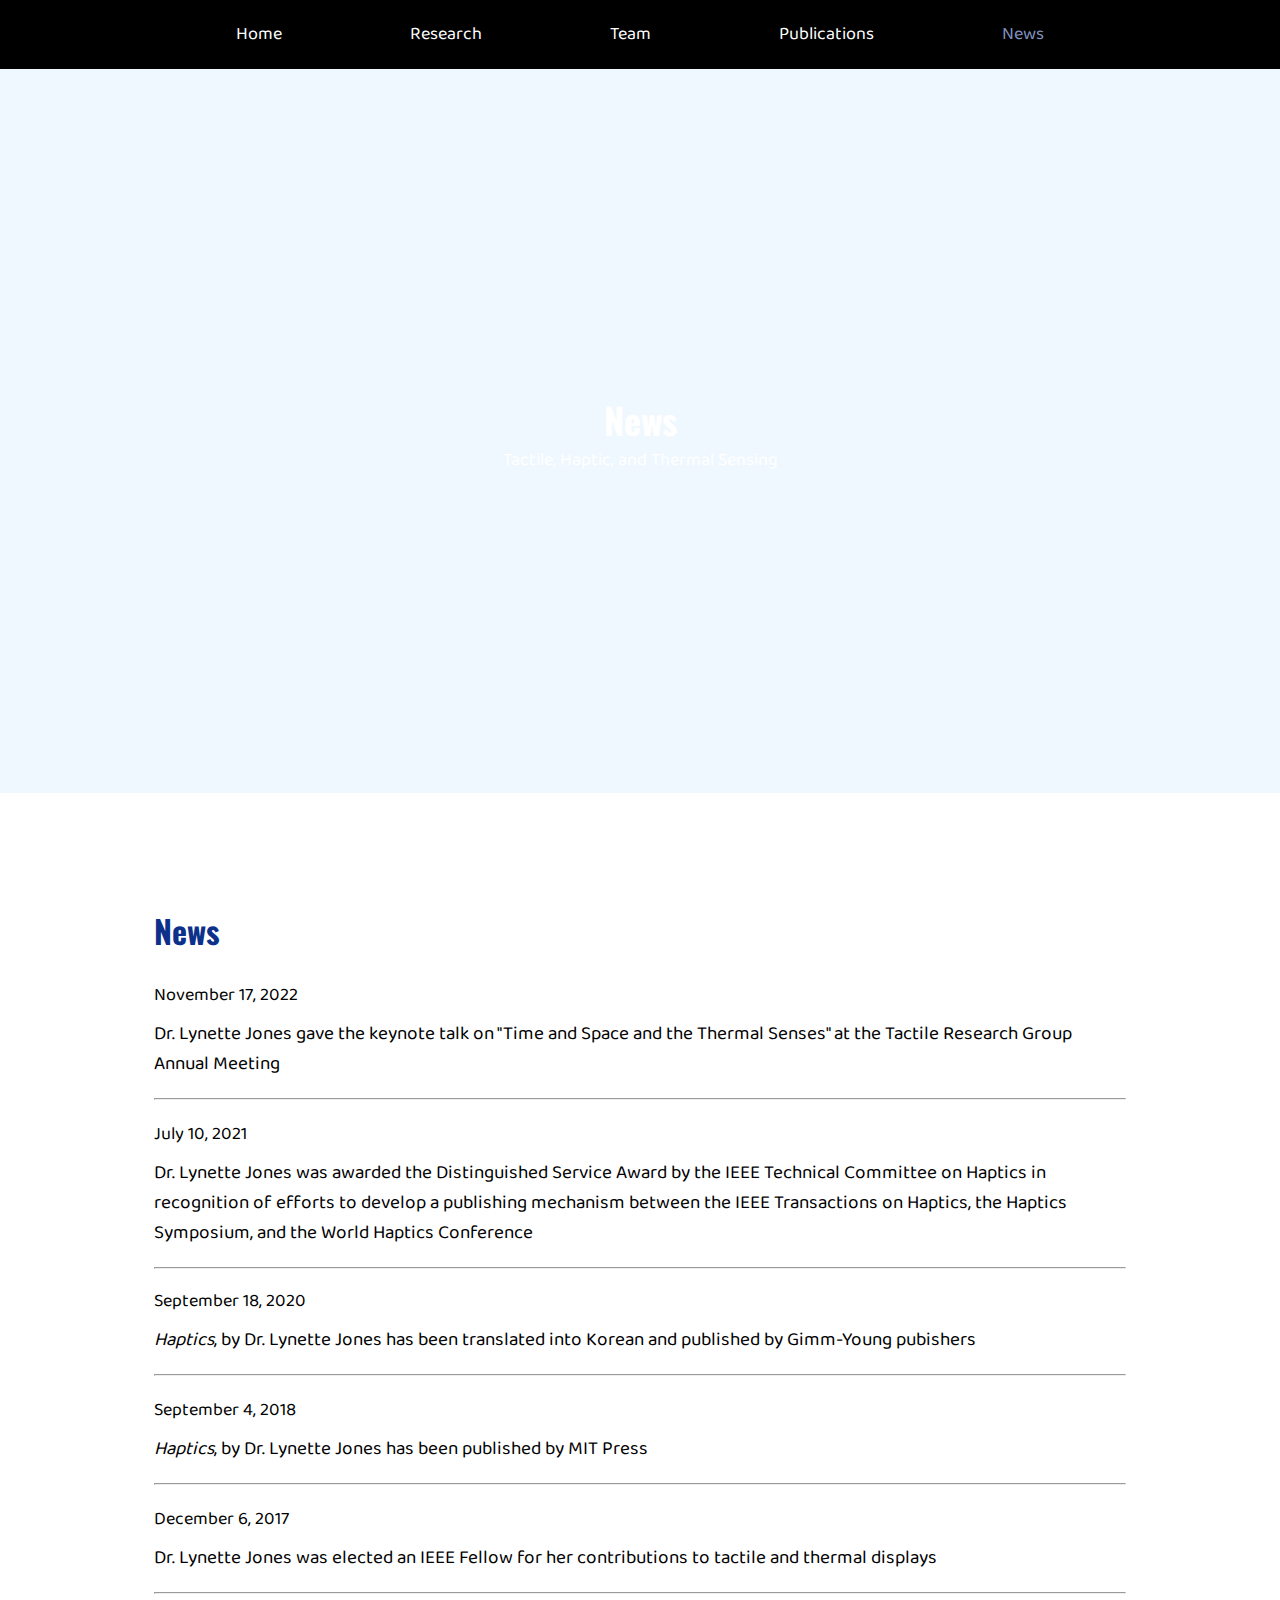
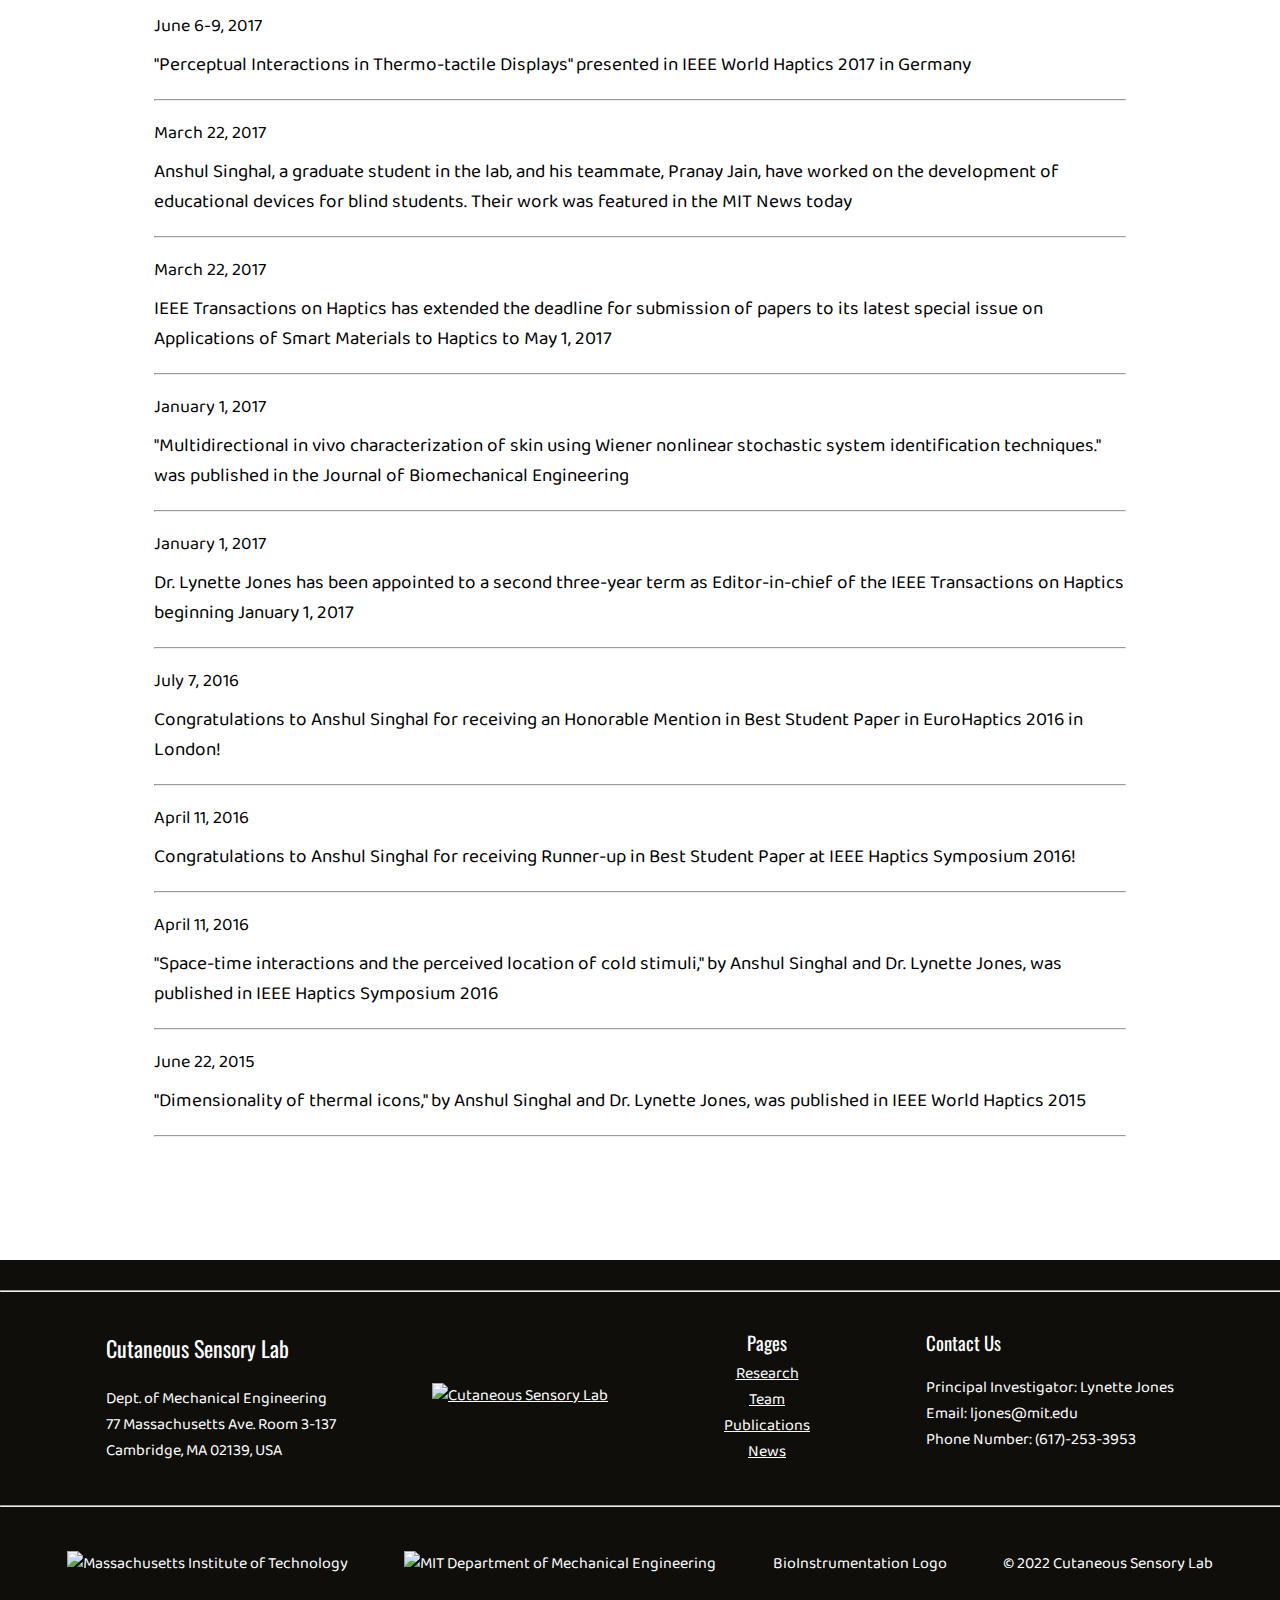
==== news.html @ 9961c9ee "Add files via upload" ====
<!DOCTYPE html>
<html lang="en">
<head>
    <meta charset="UTF-8">
    <meta http-equiv="X-UA-Compatible" content="IE=edge">
    <meta name="viewport" content="width=device-width, initial-scale=1.0">
    <title>News</title>
    <link rel="stylesheet" href="main.css">
    <style>
        @import url('https://fonts.googleapis.com/css2?family=Baloo+Bhai+2:wght@400;700&family=Cabin&family=Oswald:wght@400;700&family=Roboto:ital,wght@0,400;0,700;1,400;1,700&display=swap');
    </style>
</head>
<body>
    <div class="navbar">
        <a href="index.html">Home</a>
        <a href="research.html">Research</a>
        <a href="team.html">Team</a>
        <a href="publications.html">Publications</a>
        <a style="color: #8193bf;" href="news.html">News</a>
    </div>

    <div class="title" id="news-title">
        <h1>News</h1>
        <p>Tactile, Haptic, and Thermal Sensing</p>
    </div>
    <div class="container">
        <div class="main-info">
            <h2>News</h2>
            <p style="font-size: 18px; margin-bottom: -10px;">November 17, 2022</p>
            <p>
                Dr. Lynette Jones gave the keynote talk on "Time and Space and the Thermal Senses" at the Tactile Research Group Annual Meeting
            </p>
            <hr style="margin-bottom: 20px;">
            <p style="font-size: 18px; margin-bottom: -10px;">July 10, 2021</p>
            <p>
                Dr. Lynette Jones was awarded the Distinguished Service Award by the IEEE Technical Committee on Haptics in
                recognition of efforts to develop a publishing mechanism between the IEEE Transactions on Haptics, the Haptics Symposium, and the
                World Haptics Conference
            </p>
            <hr>
            <p style="font-size: 18px; margin-bottom: -10px;">September 18, 2020</p>
            <p><em>Haptics</em>, by Dr. Lynette Jones has been translated into Korean and published by Gimm-Young pubishers</p>
            <hr style="margin-bottom: 20px;">
            <p style="font-size: 18px; margin-bottom: -10px;">September 4, 2018</p>
            <p><em>Haptics</em>, by Dr. Lynette Jones has been published by MIT Press</p>
            <hr style="margin-bottom: 20px;">

            <p style="font-size: 18px; margin-bottom: -10px;">December 6, 2017</p>
            <p>Dr. Lynette Jones was elected an IEEE Fellow for her contributions to tactile and thermal displays</p>
            <hr>

            <p style="font-size: 18px; margin-bottom: -10px;">June 6-9, 2017</p>
            <p>"Perceptual Interactions in Thermo-tactile Displays" presented in IEEE World Haptics 2017 in Germany</p>
            <hr>

            <p style="font-size: 18px; margin-bottom: -10px;">March 22, 2017</p>
            <p>Anshul Singhal, a graduate student in the lab, and his teammate, Pranay Jain, have worked on the development of educational devices for blind students. Their work was featured in the MIT News today</p>
            <hr>

            <p style="font-size: 18px; margin-bottom: -10px;">March 22, 2017</p>
            <p>IEEE Transactions on Haptics has extended the deadline for submission of papers to its latest special issue on Applications of Smart Materials to Haptics to May 1, 2017</p>
            <hr>

            <p style="font-size: 18px; margin-bottom: -10px;">January 1, 2017</p>
            <p>"Multidirectional in vivo characterization of skin using Wiener nonlinear stochastic system identification techniques." was published in the Journal of Biomechanical Engineering</p>
            <hr>

            <p style="font-size: 18px; margin-bottom: -10px;">January 1, 2017</p>
            <p>Dr. Lynette Jones has been appointed to a second three-year term as Editor-in-chief of the IEEE Transactions on Haptics beginning January 1, 2017</p>
            <hr>

            <p style="font-size: 18px; margin-bottom: -10px;">July 7, 2016</p>
            <p>Congratulations to Anshul Singhal for receiving an Honorable Mention in Best Student Paper in EuroHaptics 2016 in London!</p>
            <hr>

            <p style="font-size: 18px; margin-bottom: -10px;">April 11, 2016</p>
            <p>Congratulations to Anshul Singhal for receiving Runner-up in Best Student Paper at IEEE Haptics Symposium 2016!</p>
            <hr>

            <p style="font-size: 18px; margin-bottom: -10px;">April 11, 2016</p>
            <p>"Space-time interactions and the perceived location of cold stimuli," by Anshul Singhal and Dr. Lynette Jones, was published in IEEE Haptics Symposium 2016</p>
            <hr>

            <p style="font-size: 18px; margin-bottom: -10px;">June 22, 2015</p>
            <p>"Dimensionality of thermal icons," by Anshul Singhal and Dr. Lynette Jones, was published in IEEE World Haptics 2015</p>
            <hr>

        </div>
    </div>

    <div class="footer">
        <hr>
        <div class="footer-row">
            <div>
                <h3 style="font-size: 22px;">Cutaneous Sensory Lab</h3>
                <p>Dept. of Mechanical Engineering</p>
                <p>77 Massachusetts Ave.  Room 3-137</p>
                <p>Cambridge, MA 02139, USA</p>
            </div>
            <div id="footer-cutaneous">
                <a target=”_blank” href="/index.html">
                    <img src="images/haptics-logo.png" 
                        alt="Cutaneous Sensory Lab" height="125px" style="margin-top: 1em;">
                </a>
            </div>
            <div class="footer-pages">
                <h3 style="margin-bottom: 5px;">Pages</h3>
                <a href="research.html">Research</a>
                <a href="team.html">Team</a>
                <a href="publications.html">Publications</a>
                <a href="news.html">News</a>
            </div>
            <div>
                <h3>Contact Us</h3>
                <p>Principal Investigator: Lynette Jones</p>
                <p>Email: ljones@mit.edu</p>
                <p>Phone Number: (617)-253-3953</p>
            </div>
        </div>
        <hr>
        <div class="footer-logos">
            <a target=”_blank” href="https://web.mit.edu/"><img src="images/MIT-logo-with-spelling-design1-large-red-gray.svg" alt="Massachusetts Institute of Technology"></a>
            <a target=”_blank” href="http://meche.mit.edu/"><img src="https://bioinstrumentation.mit.edu/images/MechE_logo.svg" alt="MIT Department of Mechanical Engineering" height="40px"></a>
            <a target=”_blank” href="https://bioinstrumentation.mit.edu/">BioInstrumentation Logo</a>
            <p>© 2022 Cutaneous Sensory Lab</p>
        </div>
    </div>
</body>
</html>
---- main.css ----
:root {
    --green: #00FF00;
    --white: #FFFFFF;
    --black: #000000; 
}

body {
    margin: 0; /* Remove body margins */
    background: var(--bg);
    color: var(--fontColor);
    font-family: 'Baloo Bhai 2', cursive;
}

h1 {
    font-family: 'Oswald', sans-serif;
    font-size: 36px;
}

h2 {
    font-family: 'Oswald', sans-serif;
    font-size: 32px;
    color: #0D318A;
    padding-top: 75px;
}

a {
    text-decoration: none;
    color: #0D318A;
    /* color: white; */
}

a:hover {
    color: #0D318A;
    text-decoration: underline;
}

.footer-pages a:hover {
    background-color: #8193bf;
}

/* . (dot) is a class selector */
.navbar {
    background-color: #000000;
    display: flex;
    align-items: center;
    vertical-align: middle;
    justify-content: center;
    font-family: 'Baloo Bhai 2', cursive;
}

.navbar a {
    color: white;
    padding: 20px;  
    padding-left: 5%;
    padding-right: 5%;
    font-size: 18px;
    height: 100%;
}

.navbar a:hover {
    color: #8193bf;
}

.haptics-logo {
    -webkit-filter: drop-shadow(1px 0.5px 0 white)
                    drop-shadow(-1px -0.5px 0 white);
    filter: drop-shadow(1px 0.5px 0 white) 
            drop-shadow(-1px -0.5px 0 white);
}

.container {
    /* background-color: #f5f5f5; */
    /* background-color: #b1b3d4; */
    background-color: #ffffff;
    /* background-color: #8193bf; */
    /* background-color: #c3d4ff; */
}


.title {
    padding: 300px 0px;
    text-align: center;
    background-color: aliceblue;
}

.title h1 {
    margin-bottom: 0;
}

.title p {
    margin-top: 0;
    font-size: 18px;
}

.main-info {
    padding: 1% 12% 9% ;
}

.main-info p, li {
    color: #000000;
    font-size: 19px;
}

.main-info h3 {
    color: #0D318A;
    font-size: 28px;
}

/* .main-info hr {
    height: 1px;
    background-color: #ccc;
    border: none;
} */

.people-info {
    padding: 5% 12% 10% ;
}

.people-info p, li {
    /* color: white; */
    font-size: 20px;
}


.people-info h3 {
    font-family: 'Baloo Bhai 2', cursive;
    font-size: 20px;
    color: #0D318A
}

.flex-row {
    display: flex;
    flex-direction: row;
    justify-content: space-between;
}

.flex-col {
    display: flex;
    flex-direction: column;
    text-align: center;
}

.image {
    height: 275px;
    width: 300px;
}

.btn {
    background-color: #0D318A;
    color: white;
    padding: 18px 40px;
    border-radius: 10px;
    font-family: 'Cabin', sans-serif;
    font-size: 15px;
    border: none;
    margin-top: 20px;
}


.btn:hover {
    background-color: teal;
    cursor: pointer;
}

.footer {
    background-color: #0f0e0b;
    color: white;
    display: flex;
    flex-direction: column;
}

.footer hr {
    background-color: white;
    width: 100%;
    height: 0px;
    margin-top: 30px;
}

.footer h3 {
    font-family: 'Oswald', sans-serif;
    font-weight: 400;
}

.footer-row {
    display: flex;
    flex-direction: row;
    justify-content: space-evenly;
    padding: 10px
}

.footer-row p {
    margin: 0px;
}

.footer-row a {
    display: block;
    text-decoration: underline;
    color: white;
}

.footer-pages {
    text-align: center;
}

.footer-pages a {
    padding: 0px 20px;
}

.footer-logos {
    display: flex;
    flex-direction: row;
    align-items: center;
    justify-content: space-evenly;
    padding: 20px 10px;
}

.footer-logos a {
    color: white;
}



.people-row {
    display: flex;
    flex-direction: row;
    flex-wrap: wrap;
    row-gap: 10px;
    column-gap: 20px;
    /* color: white; */
}

.people-row div {
    padding-right: 40px;
}

.people-row h3 {
    margin-top: 10px;
    margin-bottom: 0px;
}

.people-row p {
    margin-top: 5px;
    font-size: 18px;
}

.profile {
    width: 130px;
}

.profileWall hr {
    margin-top: 30px;
    margin-bottom: 50px;
}

.lab {
    width: 150px;
}

.collaborator {
    width: 375px;
}

.alumni {
    width: 200px;
}

/* # (hash) is an ID selector */
#footer-cutaneous {
    align-self: center;
}

#publications h2 {
    padding-top: 25px;
    letter-spacing: 1px;
}

#publications p {
    font-size: large;
}

#landing-title {
    background-image: url(images/mit-lights.jpeg);
    background-size: cover;
    background-position: bottom;
    color: #FFFFFF;
}

#research-title {
    background-image: url(images/mit-lights.jpeg);
    background-size: cover;
    background-position: bottom;
    color: #FFFFFF;
}

#team-title {
    background-image: url(images/mit-lights.jpeg);
    background-size: cover;
    background-position: bottom;
    color: #FFFFFF;
}

#publications-title {
    background-image: url(images/mit-lights.jpeg);
    background-size: cover;
    background-position: bottom;
    color: #FFFFFF;
}

#news-title {
    background-image: url(images/mit-lights.jpeg);
    background-size: cover;
    background-position: bottom;
    color: #FFFFFF;
}
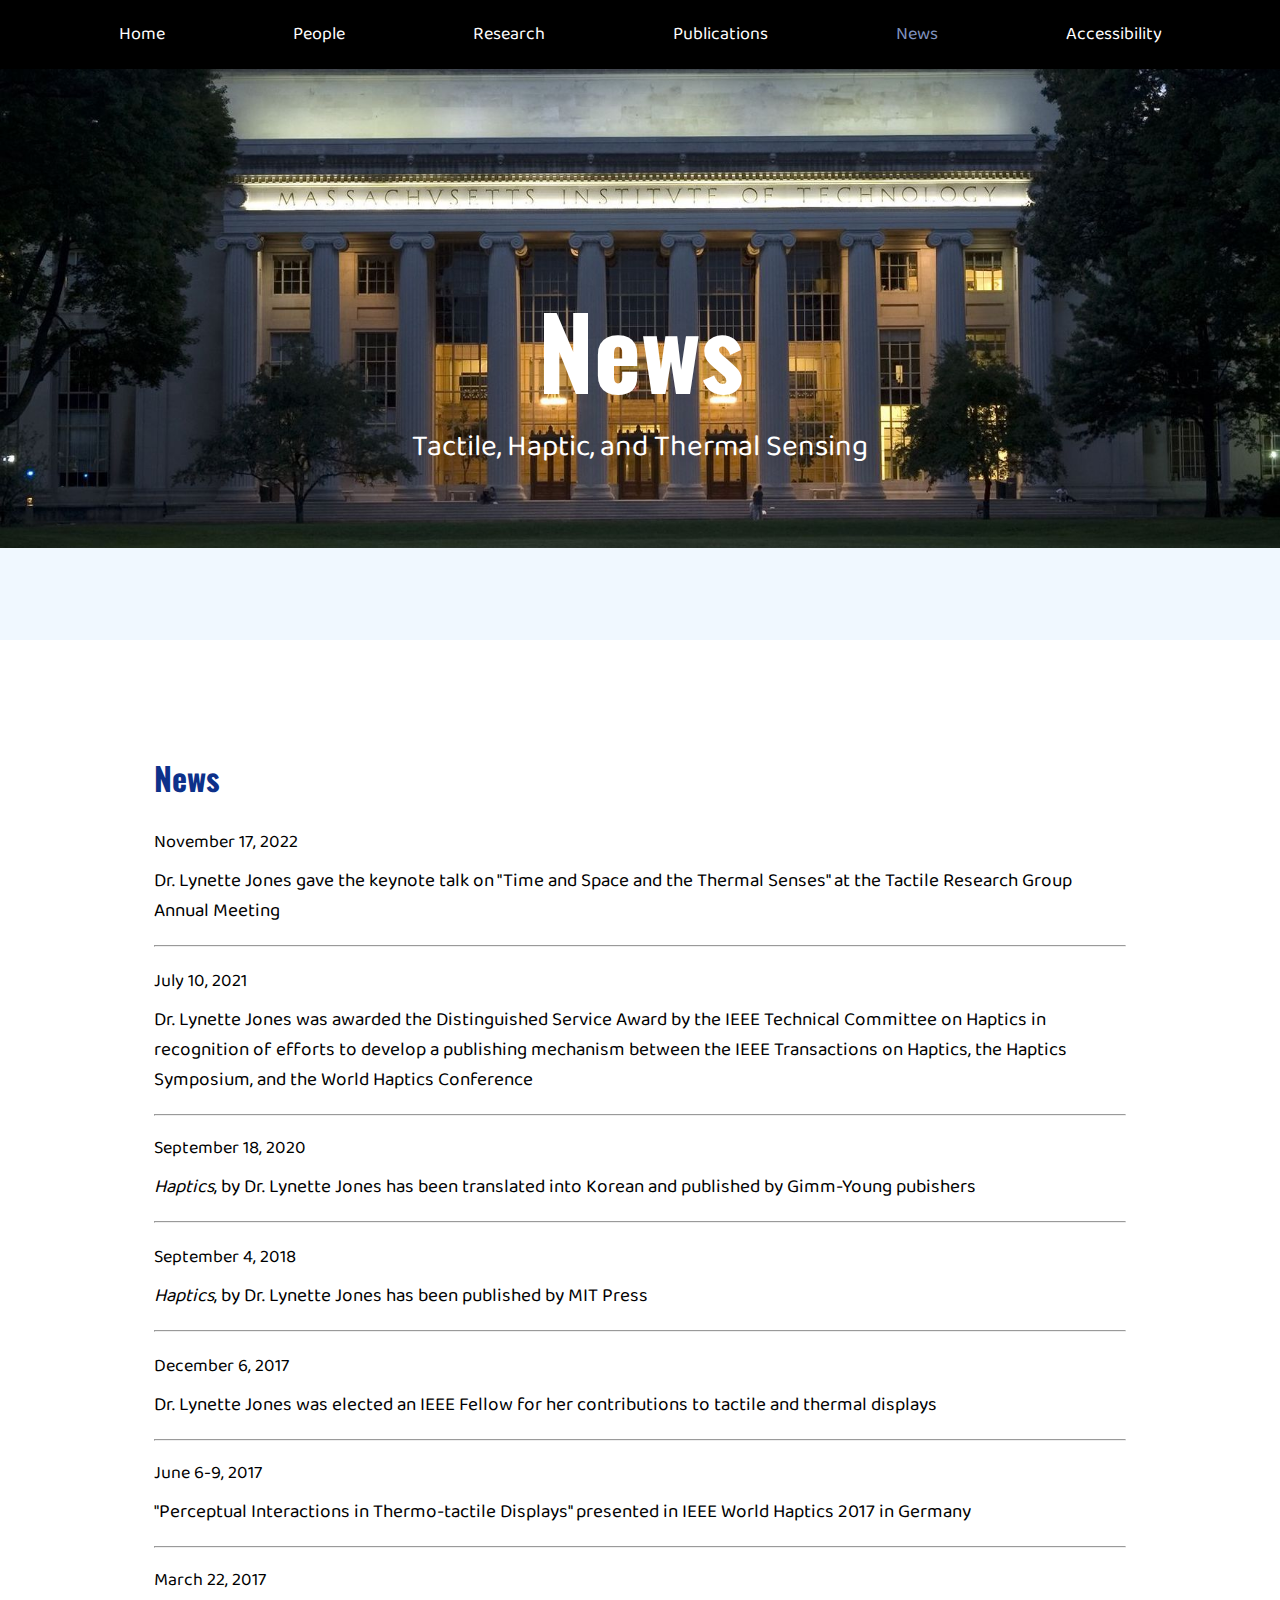
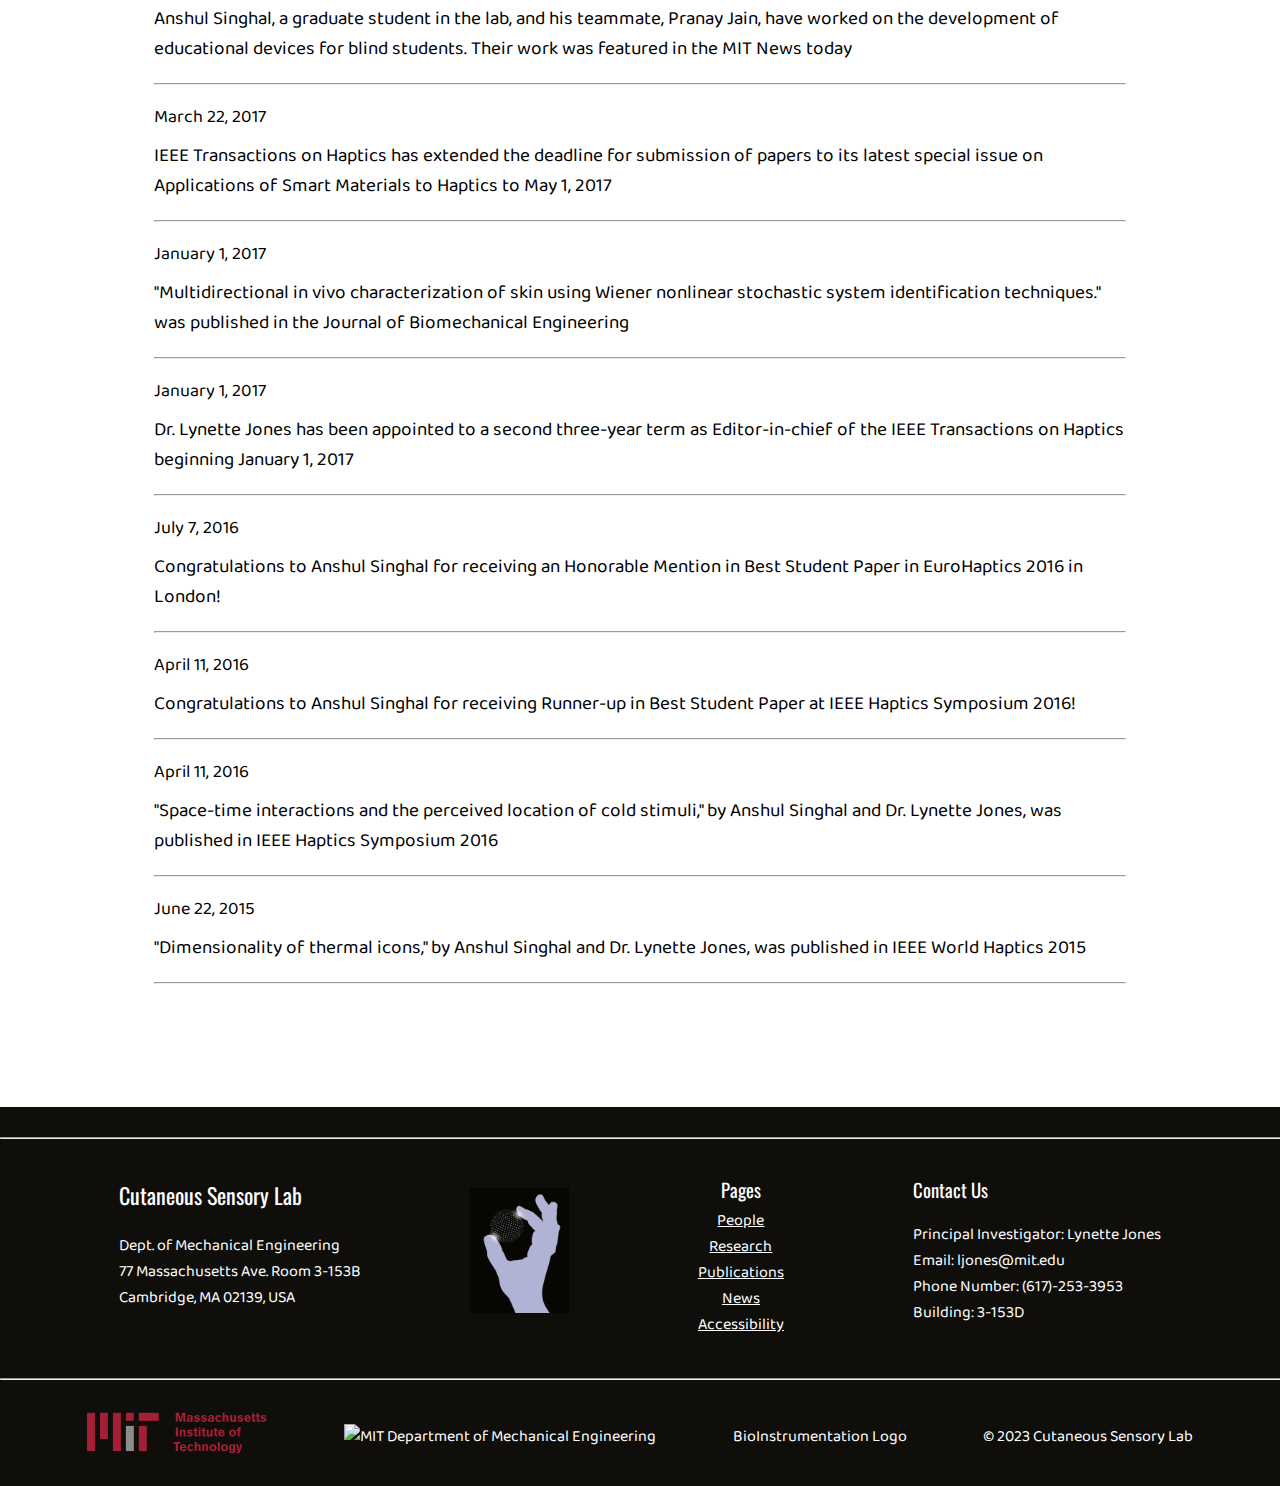
==== commit a5ae80ad: "updates 1" ====
--- a/news.html
+++ b/news.html
@@ -5,6 +5,7 @@
     <meta http-equiv="X-UA-Compatible" content="IE=edge">
     <meta name="viewport" content="width=device-width, initial-scale=1.0">
     <title>News</title>
+    <link rel="icon" href="/images/haptics-2.png"/>
     <link rel="stylesheet" href="main.css">
     <style>
         @import url('https://fonts.googleapis.com/css2?family=Baloo+Bhai+2:wght@400;700&family=Cabin&family=Oswald:wght@400;700&family=Roboto:ital,wght@0,400;0,700;1,400;1,700&display=swap');
@@ -13,10 +14,11 @@
 <body>
     <div class="navbar">
         <a href="index.html">Home</a>
+        <a href="people.html">People</a>
         <a href="research.html">Research</a>
-        <a href="team.html">Team</a>
         <a href="publications.html">Publications</a>
         <a style="color: #8193bf;" href="news.html">News</a>
+        <a href="https://accessibility.mit.edu/" class="nav-link nav-link-https--accessibilitymitedu-" target="_blank">Accessibility</a>
     </div>
 
     <div class="title" id="news-title">
@@ -94,7 +96,7 @@
             <div>
                 <h3 style="font-size: 22px;">Cutaneous Sensory Lab</h3>
                 <p>Dept. of Mechanical Engineering</p>
-                <p>77 Massachusetts Ave.  Room 3-137</p>
+                <p>77 Massachusetts Ave.  Room 3-153B</p>
                 <p>Cambridge, MA 02139, USA</p>
             </div>
             <div id="footer-cutaneous">
@@ -105,16 +107,18 @@
             </div>
             <div class="footer-pages">
                 <h3 style="margin-bottom: 5px;">Pages</h3>
+                <a href="people.html">People</a>
                 <a href="research.html">Research</a>
-                <a href="team.html">Team</a>
                 <a href="publications.html">Publications</a>
                 <a href="news.html">News</a>
+                <a href="https://accessibility.mit.edu/" class="nav-link nav-link-https--accessibilitymitedu-" target="_blank">Accessibility</a>
             </div>
             <div>
                 <h3>Contact Us</h3>
                 <p>Principal Investigator: Lynette Jones</p>
                 <p>Email: ljones@mit.edu</p>
                 <p>Phone Number: (617)-253-3953</p>
+                <p>Building: 3-153D</p>
             </div>
         </div>
         <hr>
@@ -122,7 +126,7 @@
             <a target=”_blank” href="https://web.mit.edu/"><img src="images/MIT-logo-with-spelling-design1-large-red-gray.svg" alt="Massachusetts Institute of Technology"></a>
             <a target=”_blank” href="http://meche.mit.edu/"><img src="https://bioinstrumentation.mit.edu/images/MechE_logo.svg" alt="MIT Department of Mechanical Engineering" height="40px"></a>
             <a target=”_blank” href="https://bioinstrumentation.mit.edu/">BioInstrumentation Logo</a>
-            <p>© 2022 Cutaneous Sensory Lab</p>
+            <p>© 2023 Cutaneous Sensory Lab</p>
         </div>
     </div>
 </body>
--- a/main.css
+++ b/main.css
@@ -42,7 +42,10 @@
 .navbar {
     background-color: #000000;
     display: flex;
+    display: flex;
     align-items: center;
+    vertical-align: middle;
+    justify-content: center;
     vertical-align: middle;
     justify-content: center;
     font-family: 'Baloo Bhai 2', cursive;
@@ -78,18 +81,19 @@
 
 
 .title {
-    padding: 300px 0px;
+    padding: 139px 0px;
     text-align: center;
     background-color: aliceblue;
 }
 
 .title h1 {
     margin-bottom: 0;
+    font-size: 100px;
 }
 
 .title p {
     margin-top: 0;
-    font-size: 18px;
+    font-size: 30px;
 }
 
 .main-info {
@@ -143,6 +147,7 @@
 .image {
     height: 275px;
     width: 300px;
+    object-fit: cover;
 }
 
 .btn {
@@ -245,6 +250,7 @@
 
 .profile {
     width: 130px;
+    height: 170px;
 }
 
 .profileWall hr {
@@ -280,35 +286,40 @@
 
 #landing-title {
     background-image: url(images/mit-lights.jpeg);
-    background-size: cover;
-    background-position: bottom;
+    background-size: contain;
+    background-repeat: no-repeat;
+    background-position: top;
     color: #FFFFFF;
 }
 
 #research-title {
     background-image: url(images/mit-lights.jpeg);
-    background-size: cover;
-    background-position: bottom;
-    color: #FFFFFF;
-}
-
-#team-title {
-    background-image: url(images/mit-lights.jpeg);
-    background-size: cover;
-    background-position: bottom;
+    background-size: contain;
+    background-repeat: no-repeat;
+    background-position: top;
+    color: #FFFFFF;
+}
+
+#people-title {
+    background-image: url(images/mit-lights.jpeg);
+    background-size: contain;
+    background-repeat: no-repeat;
+    background-position: top;
     color: #FFFFFF;
 }
 
 #publications-title {
     background-image: url(images/mit-lights.jpeg);
-    background-size: cover;
-    background-position: bottom;
+    background-size: contain;
+    background-repeat: no-repeat;
+    background-position: top;
     color: #FFFFFF;
 }
 
 #news-title {
     background-image: url(images/mit-lights.jpeg);
-    background-size: cover;
-    background-position: bottom;
+    background-size: contain;
+    background-repeat: no-repeat;
+    background-position: top;
     color: #FFFFFF;
 }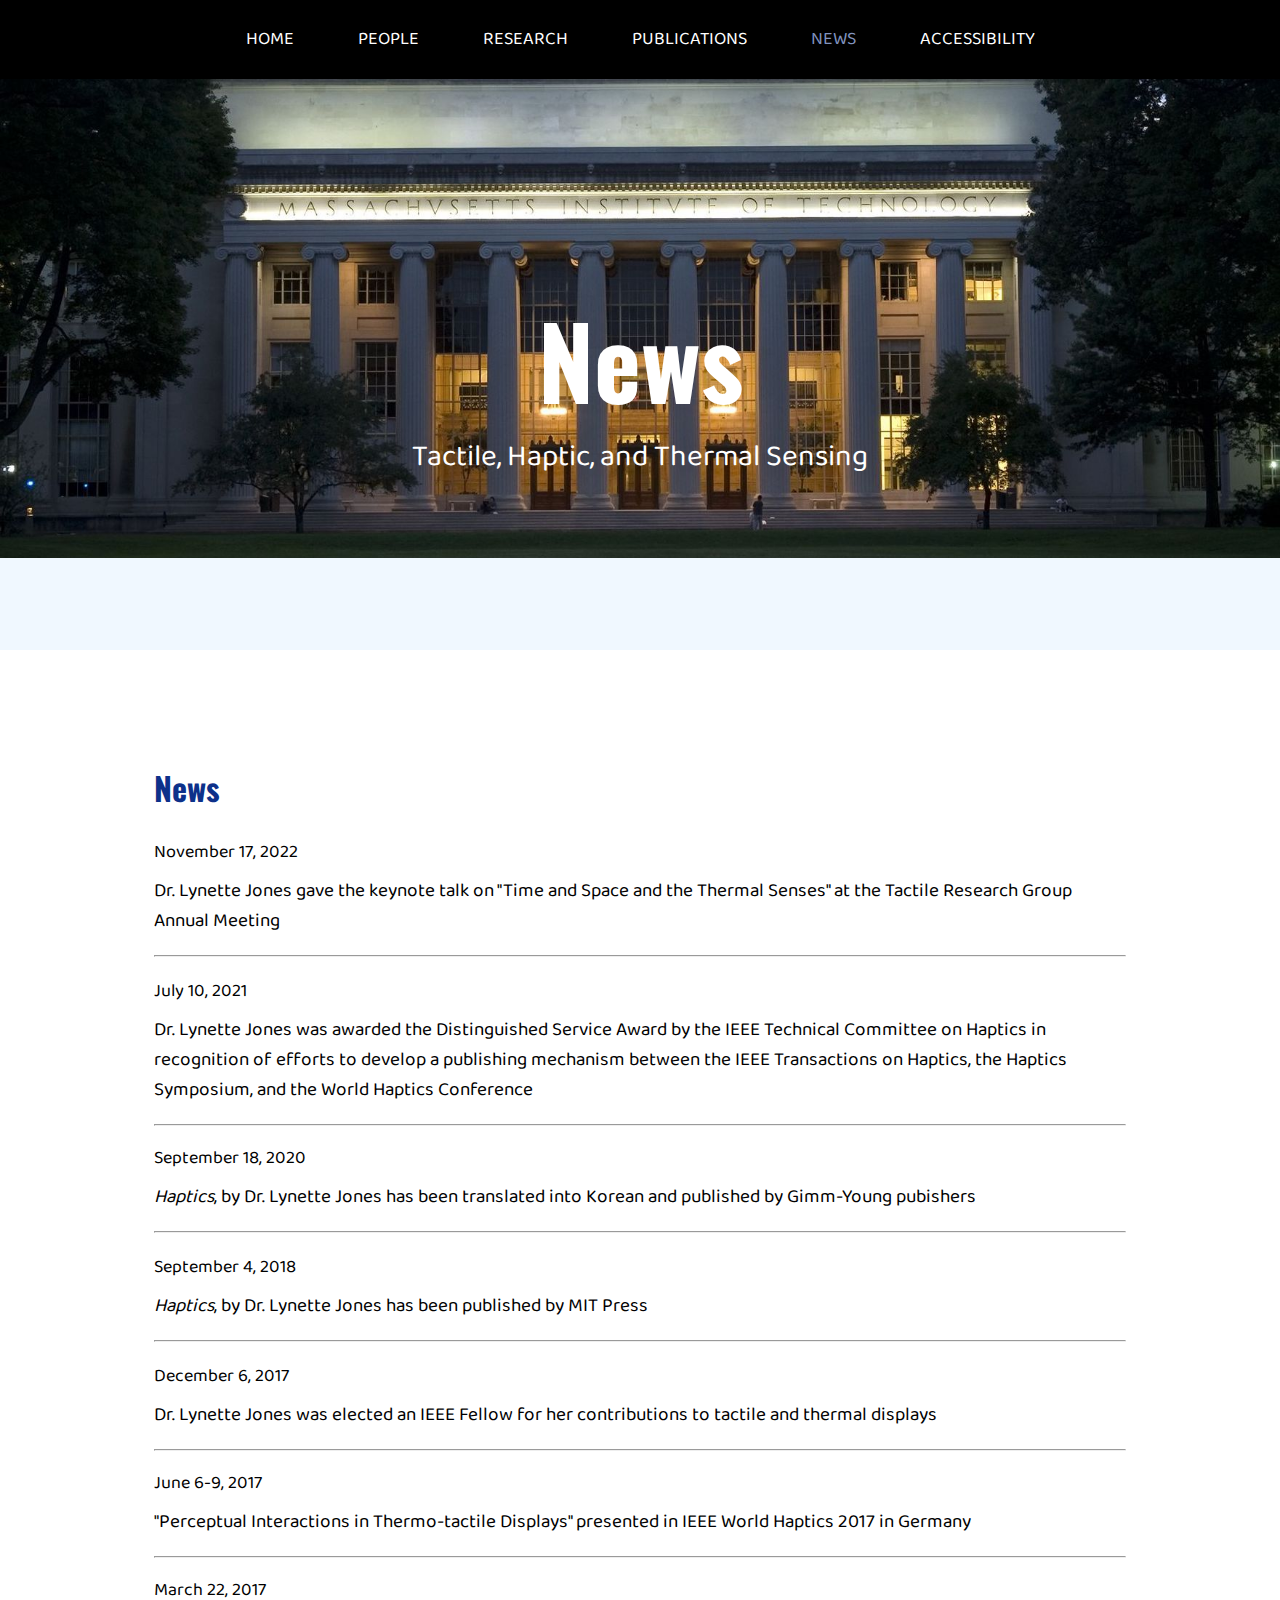
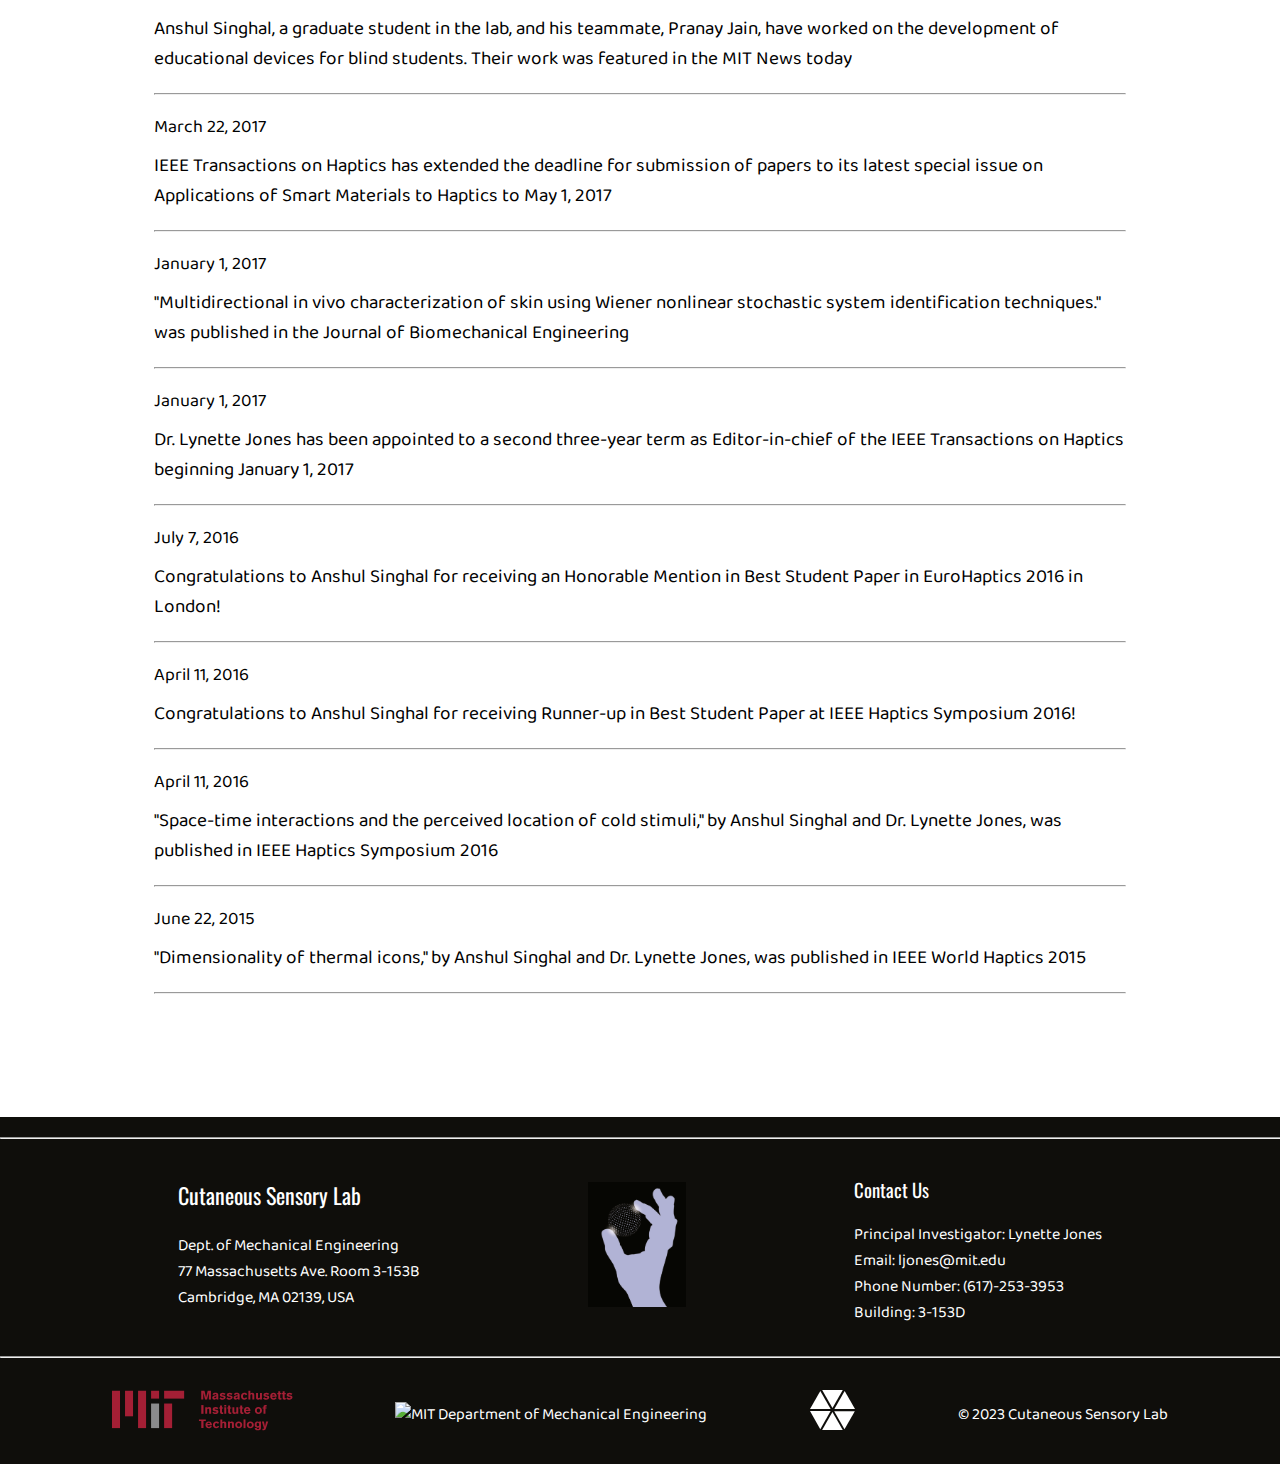
==== commit 865ddf8d: "website update 2" ====
--- a/news.html
+++ b/news.html
@@ -13,12 +13,12 @@
 </head>
 <body>
     <div class="navbar">
-        <a href="index.html">Home</a>
-        <a href="people.html">People</a>
-        <a href="research.html">Research</a>
-        <a href="publications.html">Publications</a>
-        <a style="color: #8193bf;" href="news.html">News</a>
-        <a href="https://accessibility.mit.edu/" class="nav-link nav-link-https--accessibilitymitedu-" target="_blank">Accessibility</a>
+        <a href="index.html">HOME</a>
+        <a href="people.html">PEOPLE</a>
+        <a href="research.html">RESEARCH</a>
+        <a href="publications.html">PUBLICATIONS</a>
+        <a style="color: #8193bf;" href="news.html">NEWS</a>
+        <a href="https://accessibility.mit.edu/" class="nav-link nav-link-https--accessibilitymitedu-" target="_blank">ACCESSIBILITY</a>
     </div>
 
     <div class="title" id="news-title">
@@ -105,14 +105,7 @@
                         alt="Cutaneous Sensory Lab" height="125px" style="margin-top: 1em;">
                 </a>
             </div>
-            <div class="footer-pages">
-                <h3 style="margin-bottom: 5px;">Pages</h3>
-                <a href="people.html">People</a>
-                <a href="research.html">Research</a>
-                <a href="publications.html">Publications</a>
-                <a href="news.html">News</a>
-                <a href="https://accessibility.mit.edu/" class="nav-link nav-link-https--accessibilitymitedu-" target="_blank">Accessibility</a>
-            </div>
+
             <div>
                 <h3>Contact Us</h3>
                 <p>Principal Investigator: Lynette Jones</p>
@@ -125,7 +118,7 @@
         <div class="footer-logos">
             <a target=”_blank” href="https://web.mit.edu/"><img src="images/MIT-logo-with-spelling-design1-large-red-gray.svg" alt="Massachusetts Institute of Technology"></a>
             <a target=”_blank” href="http://meche.mit.edu/"><img src="https://bioinstrumentation.mit.edu/images/MechE_logo.svg" alt="MIT Department of Mechanical Engineering" height="40px"></a>
-            <a target=”_blank” href="https://bioinstrumentation.mit.edu/">BioInstrumentation Logo</a>
+            <a target=”_blank” href="https://bioinstrumentation.mit.edu/"><img src="images/bilab-vector.svg" alt= "BioInstrumentation Logo" height="40px"></a>
             <p>© 2023 Cutaneous Sensory Lab</p>
         </div>
     </div>
--- a/main.css
+++ b/main.css
@@ -42,20 +42,20 @@
 .navbar {
     background-color: #000000;
     display: flex;
-    display: flex;
     align-items: center;
     vertical-align: middle;
     justify-content: center;
-    vertical-align: middle;
-    justify-content: center;
     font-family: 'Baloo Bhai 2', cursive;
+    position: -webkit-sticky;
+    position: sticky;
+    top: 0;
 }
 
 .navbar a {
     color: white;
-    padding: 20px;  
-    padding-left: 5%;
-    padding-right: 5%;
+    padding: 25px;  
+    padding-left: 2.5%;
+    padding-right: 2.5%;
     font-size: 18px;
     height: 100%;
 }
@@ -63,6 +63,58 @@
 .navbar a:hover {
     color: #8193bf;
 }
+
+/* The subnavigation menu */
+.subnav {
+    float: left;
+    overflow: hidden;
+  }
+  
+  /* Subnav button */
+  .subnav .subnavbtn {
+    font-size: 16px;
+    border: none;
+    outline: none;
+    color: white;
+    padding: 14px 16px;
+    background-color: inherit;
+    font-family: inherit;
+    margin: 0;
+  }
+  
+  /* Add a red background color to navigation links on hover */
+  .navbar a:hover, .subnav:hover .subnavbtn {
+    color: #8193bf;
+  }
+  
+  /* Style the subnav content - positioned absolute */
+  .subnav-content {
+    display: none;
+    position: absolute;
+    left: 0;
+    background-color: #8193bf;
+    width: 100%;
+    z-index: 1;
+  }
+  
+  /* Style the subnav links */
+  .subnav-content a {
+    float: left;
+    color: white;
+    text-decoration: none;
+  }
+  
+  /* Add a grey background color on hover */
+  .subnav-content a:hover {
+    background-color: #eee;
+    color: black;
+  }
+  
+  /* When you move the mouse over the subnav container, open the subnav content */
+  .subnav:hover .subnav-content {
+    display: block;
+  }
+
 
 .haptics-logo {
     -webkit-filter: drop-shadow(1px 0.5px 0 white)
@@ -178,7 +230,7 @@
     background-color: white;
     width: 100%;
     height: 0px;
-    margin-top: 30px;
+    margin-top: 20px;
 }
 
 .footer h3 {
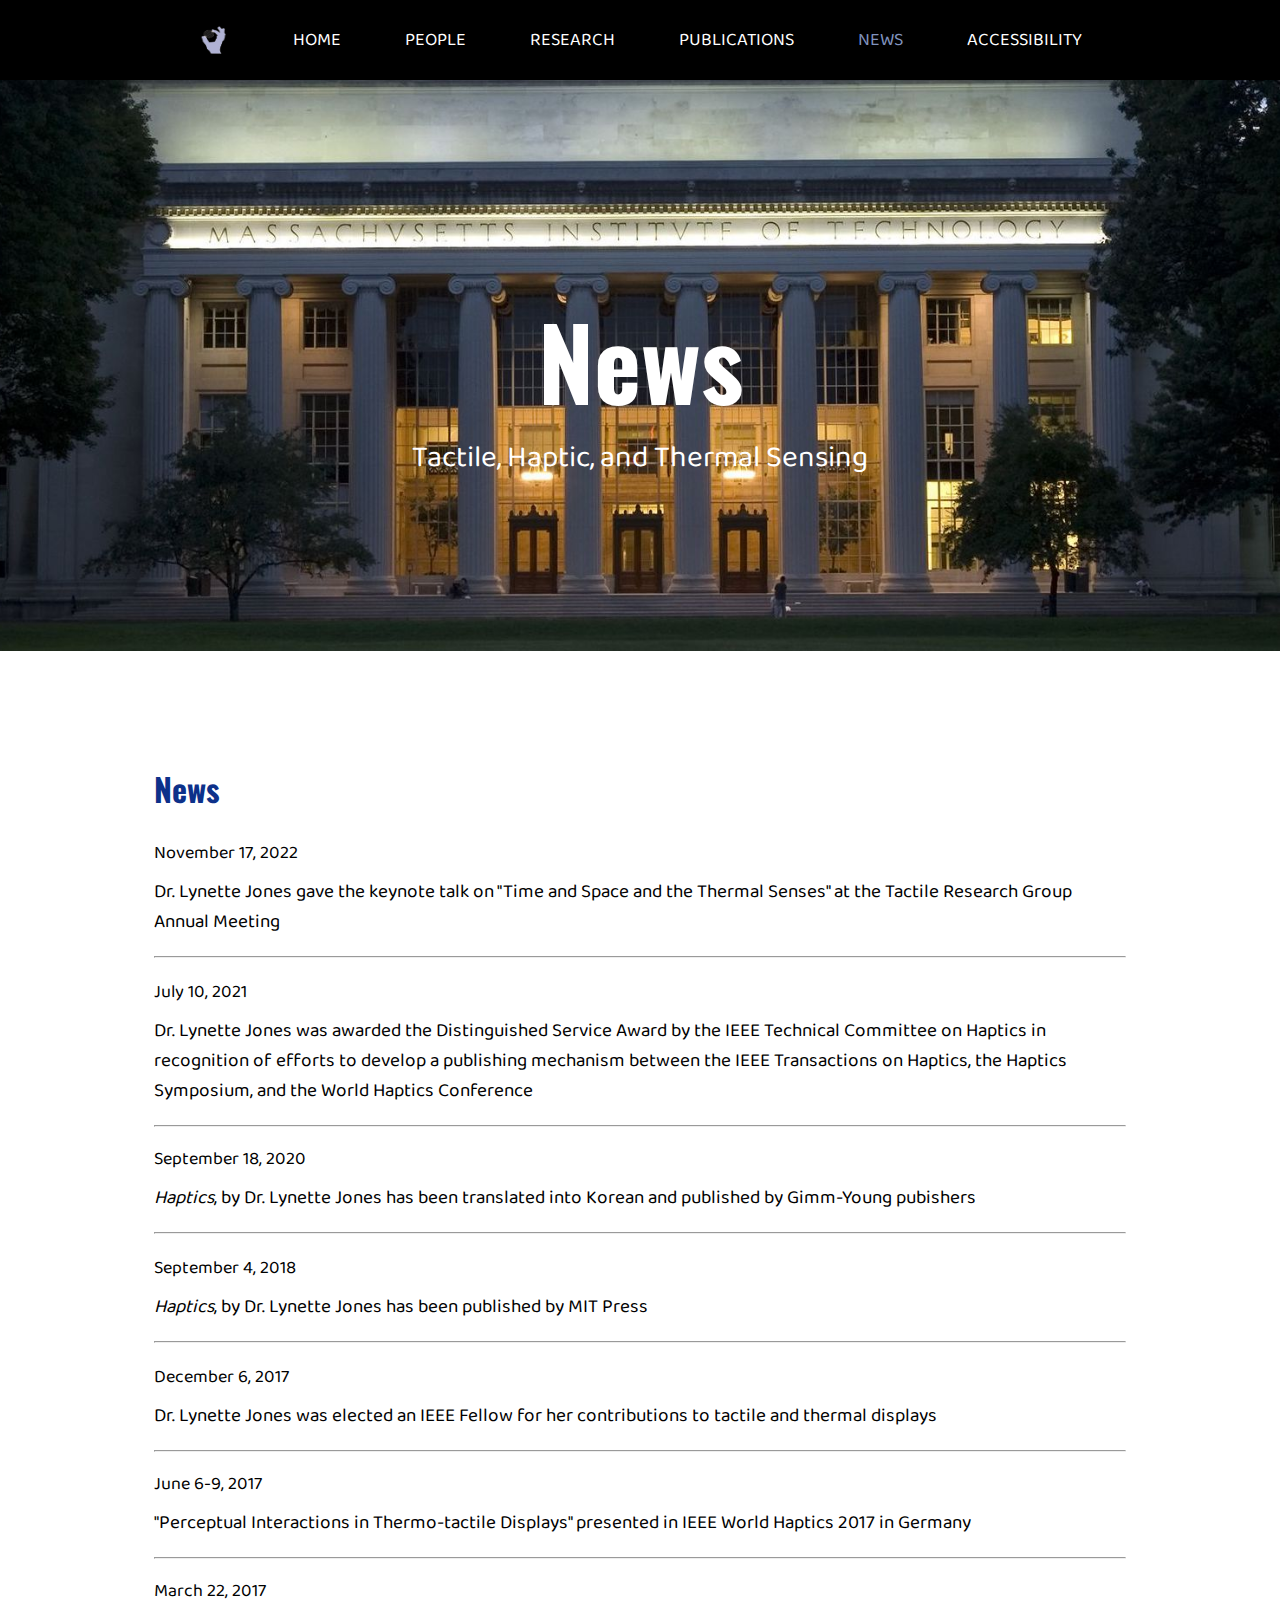
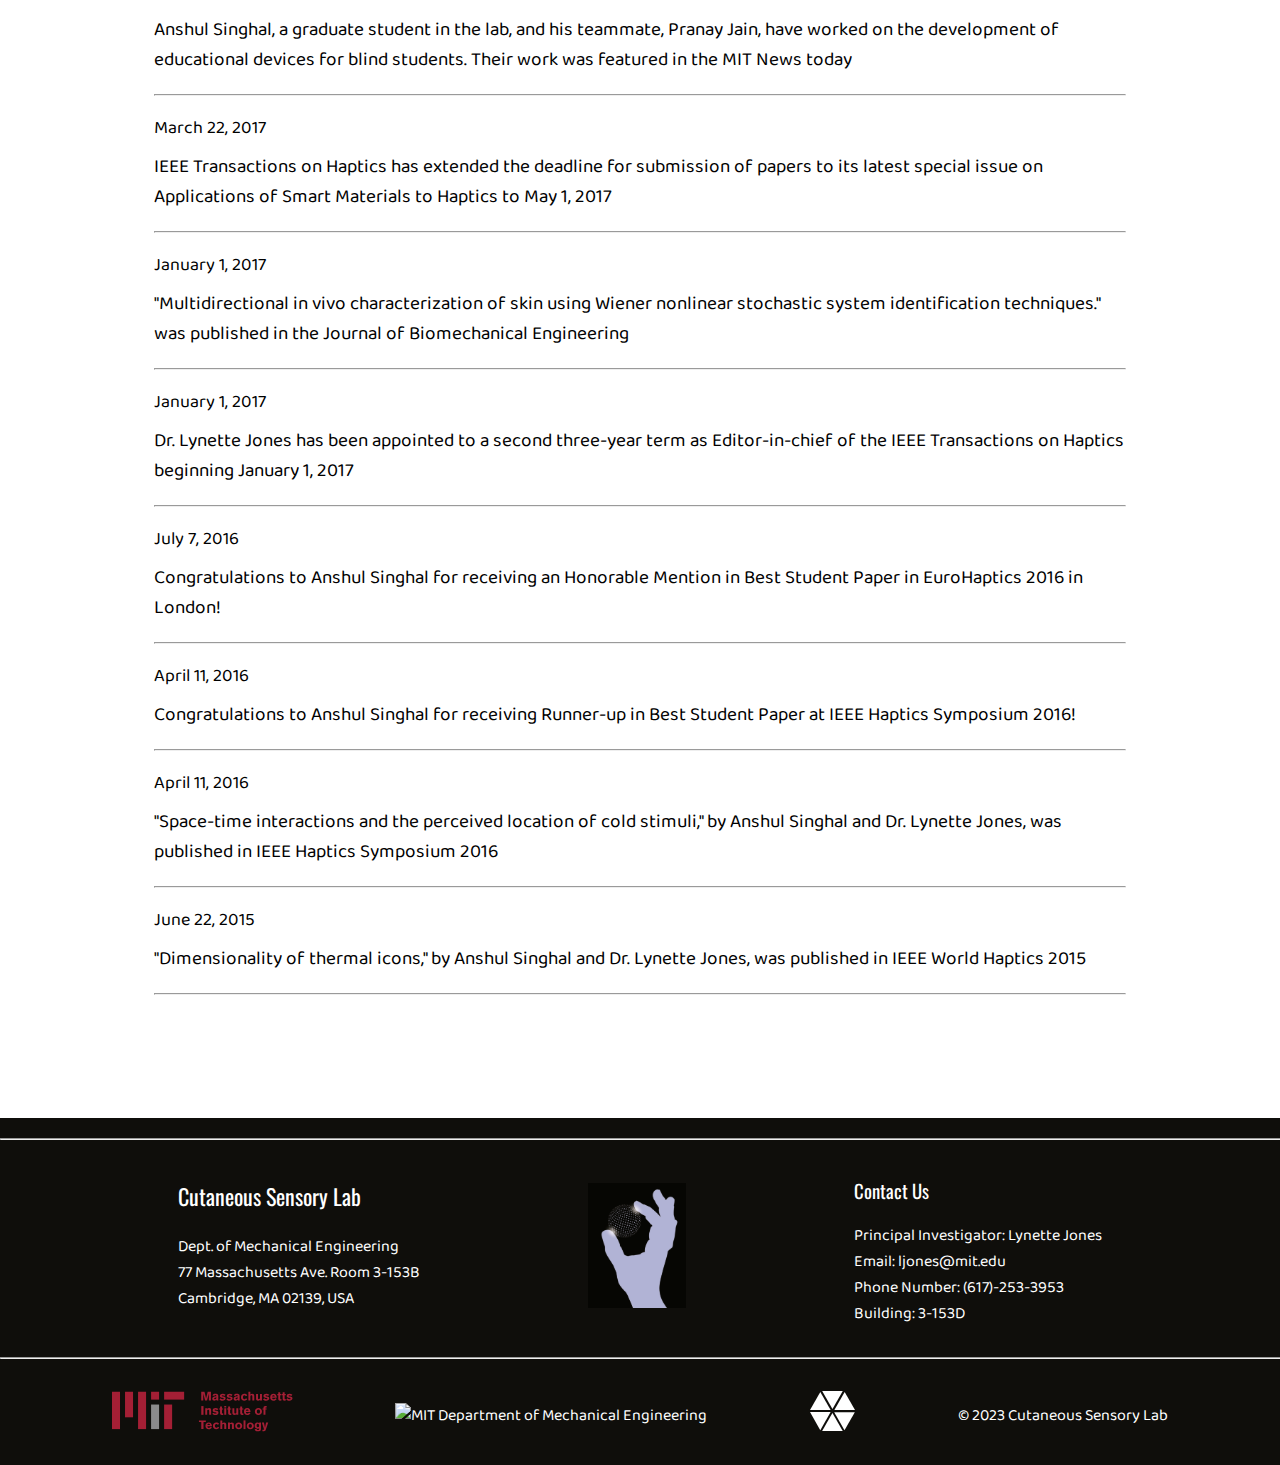
==== commit 5a6e4390: "new computer change" ====
--- a/news.html
+++ b/news.html
@@ -13,6 +13,7 @@
 </head>
 <body>
     <div class="navbar">
+        <a href="index.html" class="logo"><img src="images/haptics-2.png" width="30" height="30" alt="CSL Logo" margin-top="3px"></a>
         <a href="index.html">HOME</a>
         <a href="people.html">PEOPLE</a>
         <a href="research.html">RESEARCH</a>
--- a/main.css
+++ b/main.css
@@ -64,6 +64,10 @@
     color: #8193bf;
 }
 
+.logo {
+    float: right;
+    display: flex;
+}
 /* The subnavigation menu */
 .subnav {
     float: left;
@@ -200,6 +204,7 @@
     height: 275px;
     width: 300px;
     object-fit: cover;
+    max-width: 100%;
 }
 
 .btn {
@@ -338,40 +343,35 @@
 
 #landing-title {
     background-image: url(images/mit-lights.jpeg);
-    background-size: contain;
-    background-repeat: no-repeat;
+    background-size: cover;
     background-position: top;
     color: #FFFFFF;
 }
 
 #research-title {
     background-image: url(images/mit-lights.jpeg);
-    background-size: contain;
-    background-repeat: no-repeat;
+    background-size: cover;
     background-position: top;
     color: #FFFFFF;
 }
 
 #people-title {
     background-image: url(images/mit-lights.jpeg);
-    background-size: contain;
-    background-repeat: no-repeat;
+    background-size: cover;
     background-position: top;
     color: #FFFFFF;
 }
 
 #publications-title {
     background-image: url(images/mit-lights.jpeg);
-    background-size: contain;
-    background-repeat: no-repeat;
+    background-size: cover;
     background-position: top;
     color: #FFFFFF;
 }
 
 #news-title {
     background-image: url(images/mit-lights.jpeg);
-    background-size: contain;
-    background-repeat: no-repeat;
+    background-size: cover;
     background-position: top;
     color: #FFFFFF;
 }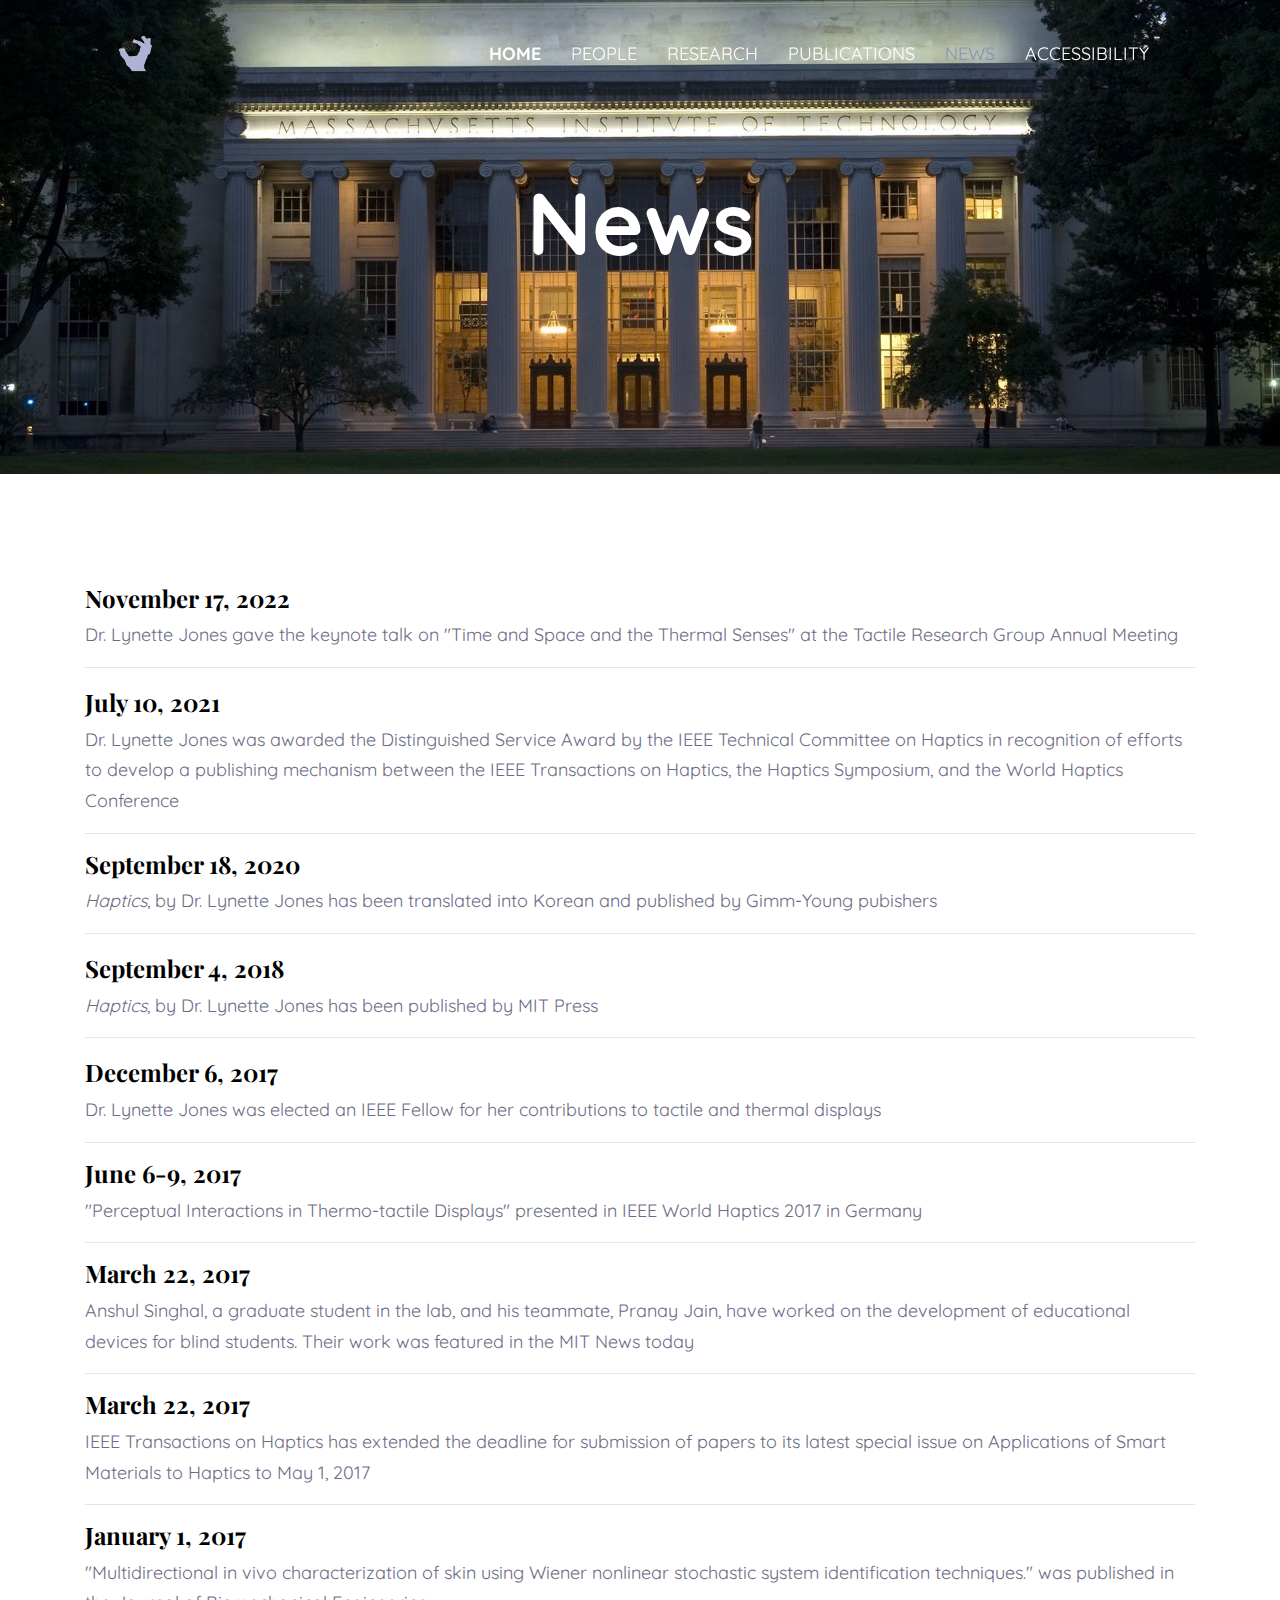
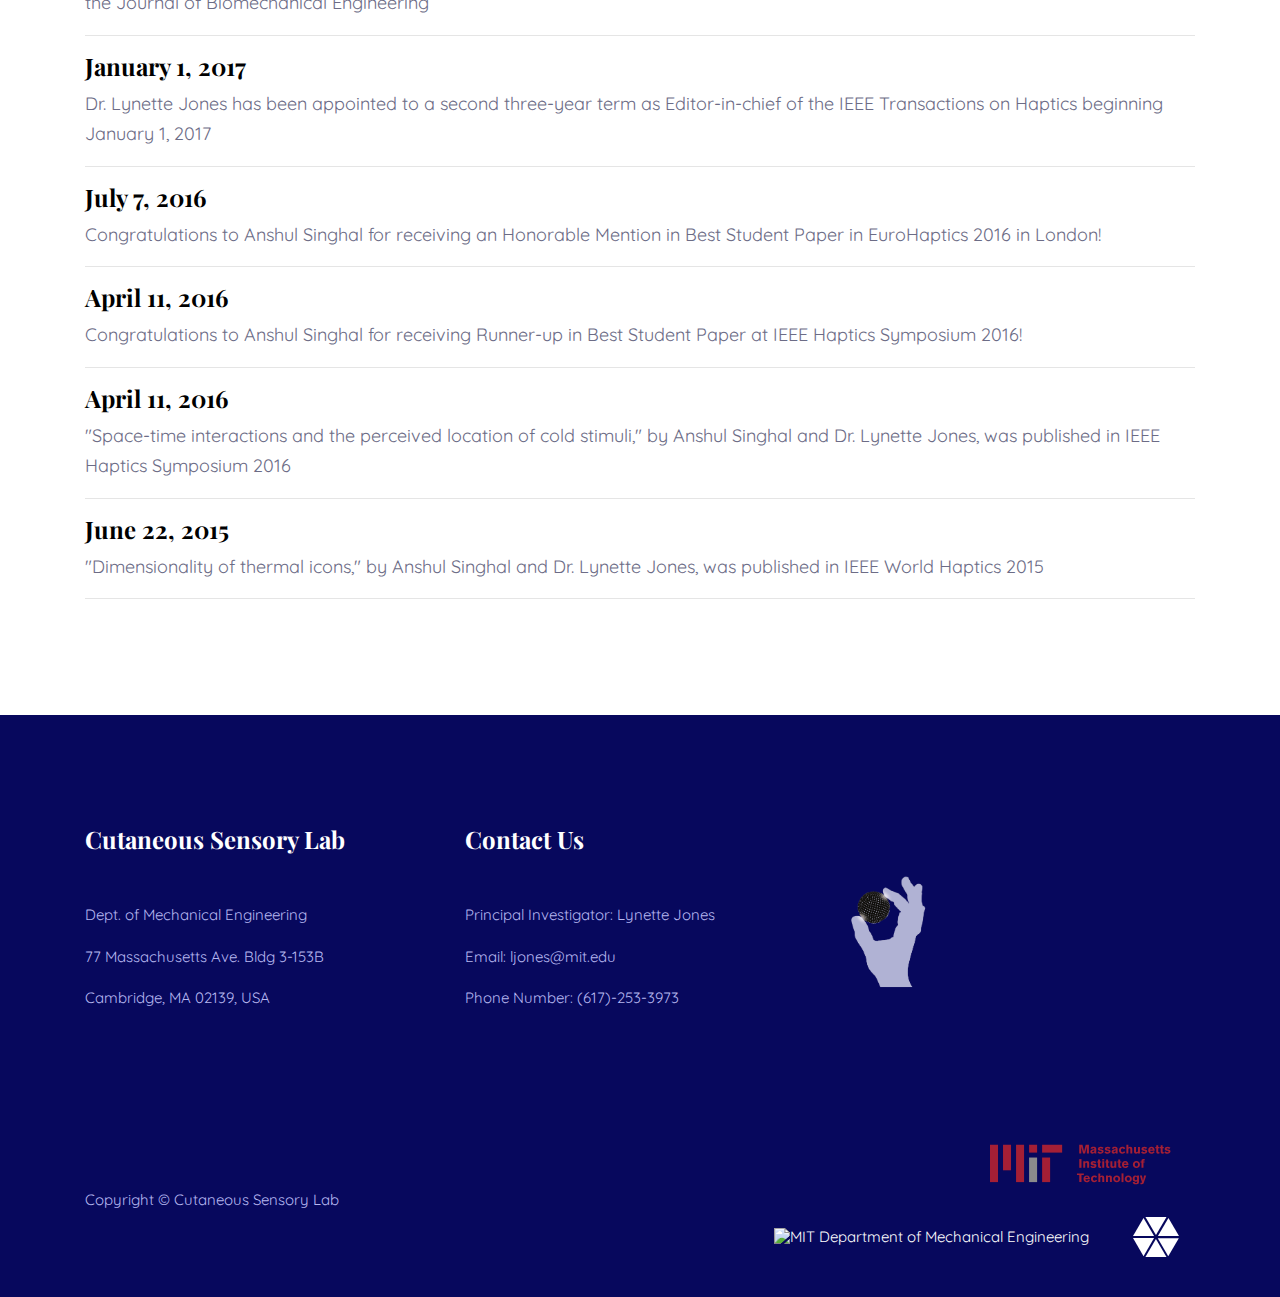
==== commit a1c3174b: "changed whole website" ====
--- a/news.html
+++ b/news.html
@@ -1,127 +1,222 @@
 <!DOCTYPE html>
 <html lang="en">
-<head>
-    <meta charset="UTF-8">
-    <meta http-equiv="X-UA-Compatible" content="IE=edge">
-    <meta name="viewport" content="width=device-width, initial-scale=1.0">
-    <title>News</title>
-    <link rel="icon" href="/images/haptics-2.png"/>
-    <link rel="stylesheet" href="main.css">
-    <style>
-        @import url('https://fonts.googleapis.com/css2?family=Baloo+Bhai+2:wght@400;700&family=Cabin&family=Oswald:wght@400;700&family=Roboto:ital,wght@0,400;0,700;1,400;1,700&display=swap');
-    </style>
-</head>
+    <head>
+        <meta charset="UTF-8">
+        <meta http-equiv="X-UA-Compatible" content="IE=edge">
+        <meta name="viewport" content="width=device-width, initial-scale=1.0">
+        <meta name="viewport" content="width=device-width, initial-scale=1, maximum-scale=1">
+        <title>Cutaneous News</title>
+        <link rel="icon" href="/images/haptics.png"/>
+        <!--<link rel="stylesheet" href="main.css">-->
+        <!--<style>
+            @import url('https://fonts.googleapis.com/css2?family=Baloo+Bhai+2:wght@400;700&family=Cabin&family=Oswald:wght@400;700&family=Roboto:ital,wght@0,400;0,700;1,400;1,700&display=swap');
+        </style>-->
+    
+      <!-- theme meta -->
+      <meta name="theme-name" content="agen" />
+      
+      <!-- ** Plugins Needed for the Project ** -->
+      <!-- Bootstrap -->
+      <link rel="stylesheet" href="plugins/bootstrap/bootstrap.min.css">
+      <!-- slick slider -->
+      <link rel="stylesheet" href="plugins/slick/slick.css">
+      <!-- themefy-icon -->
+      <link rel="stylesheet" href="plugins/themify-icons/themify-icons.css">
+      <!-- venobox css -->
+      <link rel="stylesheet" href="plugins/venobox/venobox.css">
+      <!-- card slider -->
+      <link rel="stylesheet" href="plugins/card-slider/css/style.css">
+    
+      <!-- Main Stylesheet -->
+      <link href="css/style.css" rel="stylesheet">
+    
+    </head>
 <body>
-    <div class="navbar">
-        <a href="index.html" class="logo"><img src="images/haptics-2.png" width="30" height="30" alt="CSL Logo" margin-top="3px"></a>
-        <a href="index.html">HOME</a>
-        <a href="people.html">PEOPLE</a>
-        <a href="research.html">RESEARCH</a>
-        <a href="publications.html">PUBLICATIONS</a>
-        <a style="color: #8193bf;" href="news.html">NEWS</a>
-        <a href="https://accessibility.mit.edu/" class="nav-link nav-link-https--accessibilitymitedu-" target="_blank">ACCESSIBILITY</a>
-    </div>
-
-    <div class="title" id="news-title">
-        <h1>News</h1>
-        <p>Tactile, Haptic, and Thermal Sensing</p>
-    </div>
+    <header class="navigation fixed-top">
+        <nav class="navbar navbar-expand-lg navbar-dark">
+          <a class="navbar-brand" href="index.html"><img src="images/hap1_nobkg.png" width="40" height="40" alt="CSL Logo"></a>
+          <button class="navbar-toggler" type="button" data-toggle="collapse" data-target="#navigation"
+            aria-controls="navigation" aria-expanded="false" aria-label="Toggle navigation">
+            <span class="navbar-toggler-icon"></span>
+          </button>
+
+    <div class="collapse navbar-collapse text-center" id="navigation">
+        <ul class="navbar-nav ml-auto">
+          <li class="nav-item active">
+            <a class="nav-link" href="index.html">HOME</a>
+        </li>
+          <li class="nav-item">
+            <a class="nav-link" href="people.html">PEOPLE</a>
+        </li>
+          <li class="nav-item">
+            <a class="nav-link" href="research.html">RESEARCH</a>
+        </li>
+          <li class="nav-item">
+            <a class="nav-link" href="publications.html">PUBLICATIONS</a>
+        </li>
+          <li class="nav-item">
+            <a class="nav-link" style="color: #8193bf;" href="news.html">NEWS</a>
+        </li>
+          <li class="nav-item">
+            <a href="https://accessibility.mit.edu/" class="nav-link nav-link-https--accessibilitymitedu-" target="_blank">ACCESSIBILITY</a>
+        </li>
+        </ul>
+      </div>
+    </nav>
+  </header>
+
+<!-- page-title -->
+<section class="page-title bg-cover" data-background="images/banner/mit-lights.jpeg">
+  <div class="container">
+    <div class="row">
+      <div class="col-12 text-center">
+        <h1 class="display-2 text-white font-weight-bold font-primary">News</h1>
+      </div>
+    </div>
+  </div>
+</section>
+<!-- /page-title -->
+<section class="section">
     <div class="container">
-        <div class="main-info">
-            <h2>News</h2>
-            <p style="font-size: 18px; margin-bottom: -10px;">November 17, 2022</p>
+        <div class="main-info" id="publications">
+            <h4>November 17, 2022</h4>
             <p>
                 Dr. Lynette Jones gave the keynote talk on "Time and Space and the Thermal Senses" at the Tactile Research Group Annual Meeting
             </p>
             <hr style="margin-bottom: 20px;">
-            <p style="font-size: 18px; margin-bottom: -10px;">July 10, 2021</p>
+            <h4>July 10, 2021</h4>
             <p>
                 Dr. Lynette Jones was awarded the Distinguished Service Award by the IEEE Technical Committee on Haptics in
                 recognition of efforts to develop a publishing mechanism between the IEEE Transactions on Haptics, the Haptics Symposium, and the
                 World Haptics Conference
             </p>
             <hr>
-            <p style="font-size: 18px; margin-bottom: -10px;">September 18, 2020</p>
+            <h4>September 18, 2020</h4>
             <p><em>Haptics</em>, by Dr. Lynette Jones has been translated into Korean and published by Gimm-Young pubishers</p>
             <hr style="margin-bottom: 20px;">
-            <p style="font-size: 18px; margin-bottom: -10px;">September 4, 2018</p>
+            <h4>September 4, 2018</h4>
             <p><em>Haptics</em>, by Dr. Lynette Jones has been published by MIT Press</p>
             <hr style="margin-bottom: 20px;">
 
-            <p style="font-size: 18px; margin-bottom: -10px;">December 6, 2017</p>
+            <h4>December 6, 2017</h4>
             <p>Dr. Lynette Jones was elected an IEEE Fellow for her contributions to tactile and thermal displays</p>
             <hr>
 
-            <p style="font-size: 18px; margin-bottom: -10px;">June 6-9, 2017</p>
+            <h4>June 6-9, 2017</h4>
             <p>"Perceptual Interactions in Thermo-tactile Displays" presented in IEEE World Haptics 2017 in Germany</p>
             <hr>
 
-            <p style="font-size: 18px; margin-bottom: -10px;">March 22, 2017</p>
+            <h4>March 22, 2017</h4>
             <p>Anshul Singhal, a graduate student in the lab, and his teammate, Pranay Jain, have worked on the development of educational devices for blind students. Their work was featured in the MIT News today</p>
             <hr>
 
-            <p style="font-size: 18px; margin-bottom: -10px;">March 22, 2017</p>
+            <h4>March 22, 2017</h4>
             <p>IEEE Transactions on Haptics has extended the deadline for submission of papers to its latest special issue on Applications of Smart Materials to Haptics to May 1, 2017</p>
             <hr>
 
-            <p style="font-size: 18px; margin-bottom: -10px;">January 1, 2017</p>
+            <h4>January 1, 2017</h4>
             <p>"Multidirectional in vivo characterization of skin using Wiener nonlinear stochastic system identification techniques." was published in the Journal of Biomechanical Engineering</p>
             <hr>
 
-            <p style="font-size: 18px; margin-bottom: -10px;">January 1, 2017</p>
+            <h4>January 1, 2017</h4>
             <p>Dr. Lynette Jones has been appointed to a second three-year term as Editor-in-chief of the IEEE Transactions on Haptics beginning January 1, 2017</p>
             <hr>
 
-            <p style="font-size: 18px; margin-bottom: -10px;">July 7, 2016</p>
+            <h4>July 7, 2016</h4>
             <p>Congratulations to Anshul Singhal for receiving an Honorable Mention in Best Student Paper in EuroHaptics 2016 in London!</p>
             <hr>
 
-            <p style="font-size: 18px; margin-bottom: -10px;">April 11, 2016</p>
+            <h4>April 11, 2016</h4>
             <p>Congratulations to Anshul Singhal for receiving Runner-up in Best Student Paper at IEEE Haptics Symposium 2016!</p>
             <hr>
 
-            <p style="font-size: 18px; margin-bottom: -10px;">April 11, 2016</p>
+            <h4>April 11, 2016</h4>
             <p>"Space-time interactions and the perceived location of cold stimuli," by Anshul Singhal and Dr. Lynette Jones, was published in IEEE Haptics Symposium 2016</p>
             <hr>
 
-            <p style="font-size: 18px; margin-bottom: -10px;">June 22, 2015</p>
+            <h4>June 22, 2015</h4>
             <p>"Dimensionality of thermal icons," by Anshul Singhal and Dr. Lynette Jones, was published in IEEE World Haptics 2015</p>
             <hr>
 
         </div>
     </div>
-
-    <div class="footer">
-        <hr>
-        <div class="footer-row">
-            <div>
-                <h3 style="font-size: 22px;">Cutaneous Sensory Lab</h3>
-                <p>Dept. of Mechanical Engineering</p>
-                <p>77 Massachusetts Ave.  Room 3-153B</p>
-                <p>Cambridge, MA 02139, USA</p>
-            </div>
-            <div id="footer-cutaneous">
-                <a target=”_blank” href="/index.html">
-                    <img src="images/haptics-logo.png" 
-                        alt="Cutaneous Sensory Lab" height="125px" style="margin-top: 1em;">
-                </a>
-            </div>
-
-            <div>
-                <h3>Contact Us</h3>
-                <p>Principal Investigator: Lynette Jones</p>
-                <p>Email: ljones@mit.edu</p>
-                <p>Phone Number: (617)-253-3953</p>
-                <p>Building: 3-153D</p>
-            </div>
+  </section>
+ <!-- /Footer-->
+
+ <footer class="bg-secondary position-relative">
+  <!--<img src="images/haptics.png" class="img-fluid overlay-image" class="bg-white p-4" alt="">-->
+  <div class="section">
+    <div class="container">
+      <div class="row align-items-center">
+        <div class="col-md-4 col-6">
+          <h4 class="text-white mb-5">Cutaneous Sensory Lab</h4>
+          <p class="text-light d-block mb-3">Dept. of Mechanical Engineering</p>
+          <p class="text-light d-block mb-3">77 Massachusetts Ave.  Bldg 3-153B</p>
+          <p class="text-light d-block mb-3">Cambridge, MA 02139, USA</p>
+      </div>
+
+        <div class="col-md-4 col-6">
+          <h4 class="text-white mb-5">Contact Us</h4>
+            <p class="text-light d-block mb-3">Principal Investigator: Lynette Jones</p>
+            <p class="text-light d-block mb-3">Email: ljones@mit.edu</p>
+            <p class="text-light d-block mb-3">Phone Number: (617)-253-3973</p>
         </div>
-        <hr>
-        <div class="footer-logos">
-            <a target=”_blank” href="https://web.mit.edu/"><img src="images/MIT-logo-with-spelling-design1-large-red-gray.svg" alt="Massachusetts Institute of Technology"></a>
-            <a target=”_blank” href="http://meche.mit.edu/"><img src="https://bioinstrumentation.mit.edu/images/MechE_logo.svg" alt="MIT Department of Mechanical Engineering" height="40px"></a>
-            <a target=”_blank” href="https://bioinstrumentation.mit.edu/"><img src="images/bilab-vector.svg" alt= "BioInstrumentation Logo" height="40px"></a>
-            <p>© 2023 Cutaneous Sensory Lab</p>
-        </div>
-    </div>
+
+        <div class="col-md-3 col-6">
+          <div id="footer-cutaneous">
+              <a href="index.html">
+                  <img src="images/hap1_nobkg.png" 
+                      alt="Cutaneous Sensory Lab" height="125px" style="margin-top: 1em;">
+              </a>
+          </div>
+      </div>
+      </div>
+    </div>
+  </div>
+
+
+<div class="pb-4">
+  <div class="container">
+    <div class="row align-items-center">
+      <div class="col-md-6 text-center text-md-left">
+        <p class="text-light mb-0">Copyright &copy; Cutaneous Sensory Lab</a>
+        </p>
+      </div>
+      <div class="col-md-6"><!--class="footer-logos"-->
+        <ul class="list-inline text-md-right text-center">
+          <li class="list-inline-item"><a class="d-block p-3 text-white" target=”_blank” href="https://web.mit.edu/"><img src="images/MIT-logo-with-spelling-design1-large-red-gray.svg" alt="Massachusetts Institute of Technology"></a></li>
+          <li class="list-inline-item"><a class="d-block p-3 text-white" target=”_blank” href="http://meche.mit.edu/"><img src="https://bioinstrumentation.mit.edu/images/MechE_logo.svg" alt="MIT Department of Mechanical Engineering" height="40px"></a></li>
+          <li class="list-inline-item"><a class="d-block p-3 text-white" target=”_blank” href="https://bioinstrumentation.mit.edu/"><img src="images/bilab-vector.svg" alt= "BioInstrumentation Logo" height="40px"></a></li>
+        </ul>
+      </div>
+    </div>
+  </div>
+</div>
+</footer>
+<!-- /Footer-->
+
+<!-- jQuery -->
+<script src="plugins/jQuery/jquery.min.js"></script>
+<!-- Bootstrap JS -->
+<script src="plugins/bootstrap/bootstrap.min.js"></script>
+<!-- slick slider -->
+<script src="plugins/slick/slick.min.js"></script>
+<!-- venobox -->
+<script src="plugins/venobox/venobox.min.js"></script>
+<!-- shuffle -->
+<script src="plugins/shuffle/shuffle.min.js"></script>
+<!-- apear js -->
+<script src="plugins/counto/apear.js"></script>
+<!-- counter -->
+<script src="plugins/counto/counTo.js"></script>
+<!-- card slider -->
+<script src="plugins/card-slider/js/card-slider-min.js"></script>
+<!-- google map -->
+<script src="https://maps.googleapis.com/maps/api/js?key=AIzaSyCcABaamniA6OL5YvYSpB3pFMNrXwXnLwU&libraries=places"></script>
+<script src="plugins/google-map/gmap.js"></script>
+
+<!-- Main Script -->
+<script src="js/script.js"></script>
+
 </body>
 </html>--- a/main.css
+++ b/main.css
@@ -68,57 +68,6 @@
     float: right;
     display: flex;
 }
-/* The subnavigation menu */
-.subnav {
-    float: left;
-    overflow: hidden;
-  }
-  
-  /* Subnav button */
-  .subnav .subnavbtn {
-    font-size: 16px;
-    border: none;
-    outline: none;
-    color: white;
-    padding: 14px 16px;
-    background-color: inherit;
-    font-family: inherit;
-    margin: 0;
-  }
-  
-  /* Add a red background color to navigation links on hover */
-  .navbar a:hover, .subnav:hover .subnavbtn {
-    color: #8193bf;
-  }
-  
-  /* Style the subnav content - positioned absolute */
-  .subnav-content {
-    display: none;
-    position: absolute;
-    left: 0;
-    background-color: #8193bf;
-    width: 100%;
-    z-index: 1;
-  }
-  
-  /* Style the subnav links */
-  .subnav-content a {
-    float: left;
-    color: white;
-    text-decoration: none;
-  }
-  
-  /* Add a grey background color on hover */
-  .subnav-content a:hover {
-    background-color: #eee;
-    color: black;
-  }
-  
-  /* When you move the mouse over the subnav container, open the subnav content */
-  .subnav:hover .subnav-content {
-    display: block;
-  }
-
 
 .haptics-logo {
     -webkit-filter: drop-shadow(1px 0.5px 0 white)
--- a/plugins/themify-icons/themify-icons.css
+++ b/plugins/themify-icons/themify-icons.css
@@ -0,0 +1 @@
+@font-face{font-family:themify;src:url(fonts/themify.eot?-fvbane);src:url(fonts/themify.eot?#iefix-fvbane) format('embedded-opentype'),url(fonts/themify.woff?-fvbane) format('woff'),url(fonts/themify.ttf?-fvbane) format('truetype'),url(fonts/themify.svg?-fvbane#themify) format('svg');font-weight:400;font-style:normal}[class*=" ti-"],[class^=ti-]{font-family:themify;speak:none;font-style:normal;font-weight:400;font-variant:normal;text-transform:none;line-height:1;-webkit-font-smoothing:antialiased;-moz-osx-font-smoothing:grayscale}.ti-wand:before{content:"\e600"}.ti-volume:before{content:"\e601"}.ti-user:before{content:"\e602"}.ti-unlock:before{content:"\e603"}.ti-unlink:before{content:"\e604"}.ti-trash:before{content:"\e605"}.ti-thought:before{content:"\e606"}.ti-target:before{content:"\e607"}.ti-tag:before{content:"\e608"}.ti-tablet:before{content:"\e609"}.ti-star:before{content:"\e60a"}.ti-spray:before{content:"\e60b"}.ti-signal:before{content:"\e60c"}.ti-shopping-cart:before{content:"\e60d"}.ti-shopping-cart-full:before{content:"\e60e"}.ti-settings:before{content:"\e60f"}.ti-search:before{content:"\e610"}.ti-zoom-in:before{content:"\e611"}.ti-zoom-out:before{content:"\e612"}.ti-cut:before{content:"\e613"}.ti-ruler:before{content:"\e614"}.ti-ruler-pencil:before{content:"\e615"}.ti-ruler-alt:before{content:"\e616"}.ti-bookmark:before{content:"\e617"}.ti-bookmark-alt:before{content:"\e618"}.ti-reload:before{content:"\e619"}.ti-plus:before{content:"\e61a"}.ti-pin:before{content:"\e61b"}.ti-pencil:before{content:"\e61c"}.ti-pencil-alt:before{content:"\e61d"}.ti-paint-roller:before{content:"\e61e"}.ti-paint-bucket:before{content:"\e61f"}.ti-na:before{content:"\e620"}.ti-mobile:before{content:"\e621"}.ti-minus:before{content:"\e622"}.ti-medall:before{content:"\e623"}.ti-medall-alt:before{content:"\e624"}.ti-marker:before{content:"\e625"}.ti-marker-alt:before{content:"\e626"}.ti-arrow-up:before{content:"\e627"}.ti-arrow-right:before{content:"\e628"}.ti-arrow-left:before{content:"\e629"}.ti-arrow-down:before{content:"\e62a"}.ti-lock:before{content:"\e62b"}.ti-location-arrow:before{content:"\e62c"}.ti-link:before{content:"\e62d"}.ti-layout:before{content:"\e62e"}.ti-layers:before{content:"\e62f"}.ti-layers-alt:before{content:"\e630"}.ti-key:before{content:"\e631"}.ti-import:before{content:"\e632"}.ti-image:before{content:"\e633"}.ti-heart:before{content:"\e634"}.ti-heart-broken:before{content:"\e635"}.ti-hand-stop:before{content:"\e636"}.ti-hand-open:before{content:"\e637"}.ti-hand-drag:before{content:"\e638"}.ti-folder:before{content:"\e639"}.ti-flag:before{content:"\e63a"}.ti-flag-alt:before{content:"\e63b"}.ti-flag-alt-2:before{content:"\e63c"}.ti-eye:before{content:"\e63d"}.ti-export:before{content:"\e63e"}.ti-exchange-vertical:before{content:"\e63f"}.ti-desktop:before{content:"\e640"}.ti-cup:before{content:"\e641"}.ti-crown:before{content:"\e642"}.ti-comments:before{content:"\e643"}.ti-comment:before{content:"\e644"}.ti-comment-alt:before{content:"\e645"}.ti-close:before{content:"\e646"}.ti-clip:before{content:"\e647"}.ti-angle-up:before{content:"\e648"}.ti-angle-right:before{content:"\e649"}.ti-angle-left:before{content:"\e64a"}.ti-angle-down:before{content:"\e64b"}.ti-check:before{content:"\e64c"}.ti-check-box:before{content:"\e64d"}.ti-camera:before{content:"\e64e"}.ti-announcement:before{content:"\e64f"}.ti-brush:before{content:"\e650"}.ti-briefcase:before{content:"\e651"}.ti-bolt:before{content:"\e652"}.ti-bolt-alt:before{content:"\e653"}.ti-blackboard:before{content:"\e654"}.ti-bag:before{content:"\e655"}.ti-move:before{content:"\e656"}.ti-arrows-vertical:before{content:"\e657"}.ti-arrows-horizontal:before{content:"\e658"}.ti-fullscreen:before{content:"\e659"}.ti-arrow-top-right:before{content:"\e65a"}.ti-arrow-top-left:before{content:"\e65b"}.ti-arrow-circle-up:before{content:"\e65c"}.ti-arrow-circle-right:before{content:"\e65d"}.ti-arrow-circle-left:before{content:"\e65e"}.ti-arrow-circle-down:before{content:"\e65f"}.ti-angle-double-up:before{content:"\e660"}.ti-angle-double-right:before{content:"\e661"}.ti-angle-double-left:before{content:"\e662"}.ti-angle-double-down:before{content:"\e663"}.ti-zip:before{content:"\e664"}.ti-world:before{content:"\e665"}.ti-wheelchair:before{content:"\e666"}.ti-view-list:before{content:"\e667"}.ti-view-list-alt:before{content:"\e668"}.ti-view-grid:before{content:"\e669"}.ti-uppercase:before{content:"\e66a"}.ti-upload:before{content:"\e66b"}.ti-underline:before{content:"\e66c"}.ti-truck:before{content:"\e66d"}.ti-timer:before{content:"\e66e"}.ti-ticket:before{content:"\e66f"}.ti-thumb-up:before{content:"\e670"}.ti-thumb-down:before{content:"\e671"}.ti-text:before{content:"\e672"}.ti-stats-up:before{content:"\e673"}.ti-stats-down:before{content:"\e674"}.ti-split-v:before{content:"\e675"}.ti-split-h:before{content:"\e676"}.ti-smallcap:before{content:"\e677"}.ti-shine:before{content:"\e678"}.ti-shift-right:before{content:"\e679"}.ti-shift-left:before{content:"\e67a"}.ti-shield:before{content:"\e67b"}.ti-notepad:before{content:"\e67c"}.ti-server:before{content:"\e67d"}.ti-quote-right:before{content:"\e67e"}.ti-quote-left:before{content:"\e67f"}.ti-pulse:before{content:"\e680"}.ti-printer:before{content:"\e681"}.ti-power-off:before{content:"\e682"}.ti-plug:before{content:"\e683"}.ti-pie-chart:before{content:"\e684"}.ti-paragraph:before{content:"\e685"}.ti-panel:before{content:"\e686"}.ti-package:before{content:"\e687"}.ti-music:before{content:"\e688"}.ti-music-alt:before{content:"\e689"}.ti-mouse:before{content:"\e68a"}.ti-mouse-alt:before{content:"\e68b"}.ti-money:before{content:"\e68c"}.ti-microphone:before{content:"\e68d"}.ti-menu:before{content:"\e68e"}.ti-menu-alt:before{content:"\e68f"}.ti-map:before{content:"\e690"}.ti-map-alt:before{content:"\e691"}.ti-loop:before{content:"\e692"}.ti-location-pin:before{content:"\e693"}.ti-list:before{content:"\e694"}.ti-light-bulb:before{content:"\e695"}.ti-Italic:before{content:"\e696"}.ti-info:before{content:"\e697"}.ti-infinite:before{content:"\e698"}.ti-id-badge:before{content:"\e699"}.ti-hummer:before{content:"\e69a"}.ti-home:before{content:"\e69b"}.ti-help:before{content:"\e69c"}.ti-headphone:before{content:"\e69d"}.ti-harddrives:before{content:"\e69e"}.ti-harddrive:before{content:"\e69f"}.ti-gift:before{content:"\e6a0"}.ti-game:before{content:"\e6a1"}.ti-filter:before{content:"\e6a2"}.ti-files:before{content:"\e6a3"}.ti-file:before{content:"\e6a4"}.ti-eraser:before{content:"\e6a5"}.ti-envelope:before{content:"\e6a6"}.ti-download:before{content:"\e6a7"}.ti-direction:before{content:"\e6a8"}.ti-direction-alt:before{content:"\e6a9"}.ti-dashboard:before{content:"\e6aa"}.ti-control-stop:before{content:"\e6ab"}.ti-control-shuffle:before{content:"\e6ac"}.ti-control-play:before{content:"\e6ad"}.ti-control-pause:before{content:"\e6ae"}.ti-control-forward:before{content:"\e6af"}.ti-control-backward:before{content:"\e6b0"}.ti-cloud:before{content:"\e6b1"}.ti-cloud-up:before{content:"\e6b2"}.ti-cloud-down:before{content:"\e6b3"}.ti-clipboard:before{content:"\e6b4"}.ti-car:before{content:"\e6b5"}.ti-calendar:before{content:"\e6b6"}.ti-book:before{content:"\e6b7"}.ti-bell:before{content:"\e6b8"}.ti-basketball:before{content:"\e6b9"}.ti-bar-chart:before{content:"\e6ba"}.ti-bar-chart-alt:before{content:"\e6bb"}.ti-back-right:before{content:"\e6bc"}.ti-back-left:before{content:"\e6bd"}.ti-arrows-corner:before{content:"\e6be"}.ti-archive:before{content:"\e6bf"}.ti-anchor:before{content:"\e6c0"}.ti-align-right:before{content:"\e6c1"}.ti-align-left:before{content:"\e6c2"}.ti-align-justify:before{content:"\e6c3"}.ti-align-center:before{content:"\e6c4"}.ti-alert:before{content:"\e6c5"}.ti-alarm-clock:before{content:"\e6c6"}.ti-agenda:before{content:"\e6c7"}.ti-write:before{content:"\e6c8"}.ti-window:before{content:"\e6c9"}.ti-widgetized:before{content:"\e6ca"}.ti-widget:before{content:"\e6cb"}.ti-widget-alt:before{content:"\e6cc"}.ti-wallet:before{content:"\e6cd"}.ti-video-clapper:before{content:"\e6ce"}.ti-video-camera:before{content:"\e6cf"}.ti-vector:before{content:"\e6d0"}.ti-themify-logo:before{content:"\e6d1"}.ti-themify-favicon:before{content:"\e6d2"}.ti-themify-favicon-alt:before{content:"\e6d3"}.ti-support:before{content:"\e6d4"}.ti-stamp:before{content:"\e6d5"}.ti-split-v-alt:before{content:"\e6d6"}.ti-slice:before{content:"\e6d7"}.ti-shortcode:before{content:"\e6d8"}.ti-shift-right-alt:before{content:"\e6d9"}.ti-shift-left-alt:before{content:"\e6da"}.ti-ruler-alt-2:before{content:"\e6db"}.ti-receipt:before{content:"\e6dc"}.ti-pin2:before{content:"\e6dd"}.ti-pin-alt:before{content:"\e6de"}.ti-pencil-alt2:before{content:"\e6df"}.ti-palette:before{content:"\e6e0"}.ti-more:before{content:"\e6e1"}.ti-more-alt:before{content:"\e6e2"}.ti-microphone-alt:before{content:"\e6e3"}.ti-magnet:before{content:"\e6e4"}.ti-line-double:before{content:"\e6e5"}.ti-line-dotted:before{content:"\e6e6"}.ti-line-dashed:before{content:"\e6e7"}.ti-layout-width-full:before{content:"\e6e8"}.ti-layout-width-default:before{content:"\e6e9"}.ti-layout-width-default-alt:before{content:"\e6ea"}.ti-layout-tab:before{content:"\e6eb"}.ti-layout-tab-window:before{content:"\e6ec"}.ti-layout-tab-v:before{content:"\e6ed"}.ti-layout-tab-min:before{content:"\e6ee"}.ti-layout-slider:before{content:"\e6ef"}.ti-layout-slider-alt:before{content:"\e6f0"}.ti-layout-sidebar-right:before{content:"\e6f1"}.ti-layout-sidebar-none:before{content:"\e6f2"}.ti-layout-sidebar-left:before{content:"\e6f3"}.ti-layout-placeholder:before{content:"\e6f4"}.ti-layout-menu:before{content:"\e6f5"}.ti-layout-menu-v:before{content:"\e6f6"}.ti-layout-menu-separated:before{content:"\e6f7"}.ti-layout-menu-full:before{content:"\e6f8"}.ti-layout-media-right-alt:before{content:"\e6f9"}.ti-layout-media-right:before{content:"\e6fa"}.ti-layout-media-overlay:before{content:"\e6fb"}.ti-layout-media-overlay-alt:before{content:"\e6fc"}.ti-layout-media-overlay-alt-2:before{content:"\e6fd"}.ti-layout-media-left-alt:before{content:"\e6fe"}.ti-layout-media-left:before{content:"\e6ff"}.ti-layout-media-center-alt:before{content:"\e700"}.ti-layout-media-center:before{content:"\e701"}.ti-layout-list-thumb:before{content:"\e702"}.ti-layout-list-thumb-alt:before{content:"\e703"}.ti-layout-list-post:before{content:"\e704"}.ti-layout-list-large-image:before{content:"\e705"}.ti-layout-line-solid:before{content:"\e706"}.ti-layout-grid4:before{content:"\e707"}.ti-layout-grid3:before{content:"\e708"}.ti-layout-grid2:before{content:"\e709"}.ti-layout-grid2-thumb:before{content:"\e70a"}.ti-layout-cta-right:before{content:"\e70b"}.ti-layout-cta-left:before{content:"\e70c"}.ti-layout-cta-center:before{content:"\e70d"}.ti-layout-cta-btn-right:before{content:"\e70e"}.ti-layout-cta-btn-left:before{content:"\e70f"}.ti-layout-column4:before{content:"\e710"}.ti-layout-column3:before{content:"\e711"}.ti-layout-column2:before{content:"\e712"}.ti-layout-accordion-separated:before{content:"\e713"}.ti-layout-accordion-merged:before{content:"\e714"}.ti-layout-accordion-list:before{content:"\e715"}.ti-ink-pen:before{content:"\e716"}.ti-info-alt:before{content:"\e717"}.ti-help-alt:before{content:"\e718"}.ti-headphone-alt:before{content:"\e719"}.ti-hand-point-up:before{content:"\e71a"}.ti-hand-point-right:before{content:"\e71b"}.ti-hand-point-left:before{content:"\e71c"}.ti-hand-point-down:before{content:"\e71d"}.ti-gallery:before{content:"\e71e"}.ti-face-smile:before{content:"\e71f"}.ti-face-sad:before{content:"\e720"}.ti-credit-card:before{content:"\e721"}.ti-control-skip-forward:before{content:"\e722"}.ti-control-skip-backward:before{content:"\e723"}.ti-control-record:before{content:"\e724"}.ti-control-eject:before{content:"\e725"}.ti-comments-smiley:before{content:"\e726"}.ti-brush-alt:before{content:"\e727"}.ti-youtube:before{content:"\e728"}.ti-vimeo:before{content:"\e729"}.ti-twitter:before{content:"\e72a"}.ti-time:before{content:"\e72b"}.ti-tumblr:before{content:"\e72c"}.ti-skype:before{content:"\e72d"}.ti-share:before{content:"\e72e"}.ti-share-alt:before{content:"\e72f"}.ti-rocket:before{content:"\e730"}.ti-pinterest:before{content:"\e731"}.ti-new-window:before{content:"\e732"}.ti-microsoft:before{content:"\e733"}.ti-list-ol:before{content:"\e734"}.ti-linkedin:before{content:"\e735"}.ti-layout-sidebar-2:before{content:"\e736"}.ti-layout-grid4-alt:before{content:"\e737"}.ti-layout-grid3-alt:before{content:"\e738"}.ti-layout-grid2-alt:before{content:"\e739"}.ti-layout-column4-alt:before{content:"\e73a"}.ti-layout-column3-alt:before{content:"\e73b"}.ti-layout-column2-alt:before{content:"\e73c"}.ti-instagram:before{content:"\e73d"}.ti-google:before{content:"\e73e"}.ti-github:before{content:"\e73f"}.ti-flickr:before{content:"\e740"}.ti-facebook:before{content:"\e741"}.ti-dropbox:before{content:"\e742"}.ti-dribbble:before{content:"\e743"}.ti-apple:before{content:"\e744"}.ti-android:before{content:"\e745"}.ti-save:before{content:"\e746"}.ti-save-alt:before{content:"\e747"}.ti-yahoo:before{content:"\e748"}.ti-wordpress:before{content:"\e749"}.ti-vimeo-alt:before{content:"\e74a"}.ti-twitter-alt:before{content:"\e74b"}.ti-tumblr-alt:before{content:"\e74c"}.ti-trello:before{content:"\e74d"}.ti-stack-overflow:before{content:"\e74e"}.ti-soundcloud:before{content:"\e74f"}.ti-sharethis:before{content:"\e750"}.ti-sharethis-alt:before{content:"\e751"}.ti-reddit:before{content:"\e752"}.ti-pinterest-alt:before{content:"\e753"}.ti-microsoft-alt:before{content:"\e754"}.ti-linux:before{content:"\e755"}.ti-jsfiddle:before{content:"\e756"}.ti-joomla:before{content:"\e757"}.ti-html5:before{content:"\e758"}.ti-flickr-alt:before{content:"\e759"}.ti-email:before{content:"\e75a"}.ti-drupal:before{content:"\e75b"}.ti-dropbox-alt:before{content:"\e75c"}.ti-css3:before{content:"\e75d"}.ti-rss:before{content:"\e75e"}.ti-rss-alt:before{content:"\e75f"}--- a/plugins/venobox/venobox.css
+++ b/plugins/venobox/venobox.css
@@ -0,0 +1 @@
+.vbox-close,.vbox-num{height:40px;cursor:pointer}.vbox-overlay *,.vbox-overlay :after,.vbox-overlay :before{-webkit-backface-visibility:hidden;-webkit-box-sizing:border-box;-moz-box-sizing:border-box;box-sizing:border-box}.vbox-overlay{display:-webkit-flex;display:flex;-webkit-flex-direction:column;flex-direction:column;-webkit-justify-content:center;justify-content:center;-webkit-align-items:center;align-items:center;position:fixed;left:0;top:0;bottom:0;right:0;z-index:1040;-webkit-transform:translateZ(1000px);transform:translateZ(1000px);transform-style:preserve-3d}.vbox-close,.vbox-next,.vbox-num,.vbox-prev,.vbox-title{position:fixed;overflow:hidden;z-index:1050}.vbox-title{width:100%;height:40px;float:left;text-align:center;line-height:28px;font-size:12px;padding:6px 40px;display:none;left:0}.vbox-close{top:-1px;right:0;width:50px;padding:6px;display:block;background-position:10px center;font-size:24px;line-height:1;text-align:center}.vbox-num{left:0;line-height:28px;font-size:12px;padding:6px 10px;display:none}.vbox-next,.vbox-prev{top:50%;margin-top:-15px;cursor:pointer;display:block;width:45px;height:45px}.vbox-next span,.vbox-prev span{width:20px;height:20px;border:2px solid transparent;border-top-color:#B6B6B6;border-right-color:#B6B6B6;text-indent:-100px;position:absolute;top:8px;display:block}.vbox-prev{left:15px}.vbox-next{right:15px}.vbox-prev span{left:10px;-ms-transform:rotate(-135deg);-webkit-transform:rotate(-135deg);transform:rotate(-135deg)}.vbox-next span{-ms-transform:rotate(45deg);-webkit-transform:rotate(45deg);transform:rotate(45deg);right:10px}.vbox-inline{width:420px;height:315px;height:70vh;padding:10px;background:#fff;margin:0 auto;overflow:auto;text-align:left}.venoframe{max-width:100%;border:none;width:100%;height:260px;height:70vh}.venoframe.vbvid{height:260px}@media (min-width:768px){.vbox-inline,.venoframe{width:90%;height:360px;height:70vh}.venoframe.vbvid{width:640px;height:360px}}@media (min-width:992px){.vbox-inline,.venoframe{max-width:1200px;width:80%;height:540px;height:70vh}.venoframe.vbvid{width:960px;height:540px}}.vbox-open{overflow:hidden}.vbox-container{position:absolute;left:0;right:0;top:0;bottom:0;overflow-x:hidden;overflow-y:scroll;overflow-scrolling:touch;-webkit-overflow-scrolling:touch;z-index:20;max-height:100%}.sk-double-bounce,.vbox-content{position:relative}.vbox-content{text-align:center;float:left;width:100%;overflow:hidden;padding:20px 10px}.vbox-container img{max-width:100%;height:auto}.figlio{box-shadow:0 0 12px rgba(0,0,0,.19),0 6px 6px rgba(0,0,0,.23);max-width:100%;text-align:initial}img.figlio{-webkit-user-select:none;-khtml-user-select:none;-moz-user-select:none;-o-user-select:none;user-select:none}.vbox-content.swipe-left{margin-left:-200px!important}.vbox-content.swipe-right{margin-left:200px!important}.animated{webkit-transition:margin .3s ease-out;transition:margin .3s ease-out}.animate-in{opacity:1}.animate-out{opacity:0}.sk-double-bounce,.sk-rotating-plane{width:40px;height:40px;margin:40px auto}.sk-rotating-plane{background-color:#333;-webkit-animation:sk-rotatePlane 1.2s infinite ease-in-out;animation:sk-rotatePlane 1.2s infinite ease-in-out}@-webkit-keyframes sk-rotatePlane{0%{-webkit-transform:perspective(120px) rotateX(0) rotateY(0);transform:perspective(120px) rotateX(0) rotateY(0)}50%{-webkit-transform:perspective(120px) rotateX(-180.1deg) rotateY(0);transform:perspective(120px) rotateX(-180.1deg) rotateY(0)}100%{-webkit-transform:perspective(120px) rotateX(-180deg) rotateY(-179.9deg);transform:perspective(120px) rotateX(-180deg) rotateY(-179.9deg)}}@keyframes sk-rotatePlane{0%{-webkit-transform:perspective(120px) rotateX(0) rotateY(0);transform:perspective(120px) rotateX(0) rotateY(0)}50%{-webkit-transform:perspective(120px) rotateX(-180.1deg) rotateY(0);transform:perspective(120px) rotateX(-180.1deg) rotateY(0)}100%{-webkit-transform:perspective(120px) rotateX(-180deg) rotateY(-179.9deg);transform:perspective(120px) rotateX(-180deg) rotateY(-179.9deg)}}.sk-double-bounce .sk-child{width:100%;height:100%;border-radius:50%;background-color:#333;opacity:.6;position:absolute;top:0;left:0;-webkit-animation:sk-doubleBounce 2s infinite ease-in-out;animation:sk-doubleBounce 2s infinite ease-in-out}.sk-chasing-dots .sk-child,.sk-spinner-pulse,.sk-three-bounce .sk-child{background-color:#333;border-radius:100%}.sk-double-bounce .sk-double-bounce2{-webkit-animation-delay:-1s;animation-delay:-1s}@-webkit-keyframes sk-doubleBounce{0%,100%{-webkit-transform:scale(0);transform:scale(0)}50%{-webkit-transform:scale(1);transform:scale(1)}}@keyframes sk-doubleBounce{0%,100%{-webkit-transform:scale(0);transform:scale(0)}50%{-webkit-transform:scale(1);transform:scale(1)}}.sk-wave{margin:40px auto;width:50px;height:40px;text-align:center;font-size:10px}.sk-wave .sk-rect{background-color:#333;height:100%;width:6px;display:inline-block;-webkit-animation:sk-waveStretchDelay 1.2s infinite ease-in-out;animation:sk-waveStretchDelay 1.2s infinite ease-in-out}.sk-wave .sk-rect1{-webkit-animation-delay:-1.2s;animation-delay:-1.2s}.sk-wave .sk-rect2{-webkit-animation-delay:-1.1s;animation-delay:-1.1s}.sk-wave .sk-rect3{-webkit-animation-delay:-1s;animation-delay:-1s}.sk-wave .sk-rect4{-webkit-animation-delay:-.9s;animation-delay:-.9s}.sk-wave .sk-rect5{-webkit-animation-delay:-.8s;animation-delay:-.8s}@-webkit-keyframes sk-waveStretchDelay{0%,100%,40%{-webkit-transform:scaleY(.4);transform:scaleY(.4)}20%{-webkit-transform:scaleY(1);transform:scaleY(1)}}@keyframes sk-waveStretchDelay{0%,100%,40%{-webkit-transform:scaleY(.4);transform:scaleY(.4)}20%{-webkit-transform:scaleY(1);transform:scaleY(1)}}.sk-wandering-cubes{margin:40px auto;width:40px;height:40px;position:relative}.sk-wandering-cubes .sk-cube{background-color:#333;width:10px;height:10px;position:absolute;top:0;left:0;-webkit-animation:sk-wanderingCube 1.8s ease-in-out -1.8s infinite both;animation:sk-wanderingCube 1.8s ease-in-out -1.8s infinite both}.sk-chasing-dots,.sk-spinner-pulse{width:40px;height:40px;margin:40px auto}.sk-wandering-cubes .sk-cube2{-webkit-animation-delay:-.9s;animation-delay:-.9s}@-webkit-keyframes sk-wanderingCube{0%{-webkit-transform:rotate(0);transform:rotate(0)}25%{-webkit-transform:translateX(30px) rotate(-90deg) scale(.5);transform:translateX(30px) rotate(-90deg) scale(.5)}50%{-webkit-transform:translateX(30px) translateY(30px) rotate(-179deg);transform:translateX(30px) translateY(30px) rotate(-179deg)}50.1%{-webkit-transform:translateX(30px) translateY(30px) rotate(-180deg);transform:translateX(30px) translateY(30px) rotate(-180deg)}75%{-webkit-transform:translateX(0) translateY(30px) rotate(-270deg) scale(.5);transform:translateX(0) translateY(30px) rotate(-270deg) scale(.5)}100%{-webkit-transform:rotate(-360deg);transform:rotate(-360deg)}}@keyframes sk-wanderingCube{0%{-webkit-transform:rotate(0);transform:rotate(0)}25%{-webkit-transform:translateX(30px) rotate(-90deg) scale(.5);transform:translateX(30px) rotate(-90deg) scale(.5)}50%{-webkit-transform:translateX(30px) translateY(30px) rotate(-179deg);transform:translateX(30px) translateY(30px) rotate(-179deg)}50.1%{-webkit-transform:translateX(30px) translateY(30px) rotate(-180deg);transform:translateX(30px) translateY(30px) rotate(-180deg)}75%{-webkit-transform:translateX(0) translateY(30px) rotate(-270deg) scale(.5);transform:translateX(0) translateY(30px) rotate(-270deg) scale(.5)}100%{-webkit-transform:rotate(-360deg);transform:rotate(-360deg)}}.sk-spinner-pulse{-webkit-animation:sk-pulseScaleOut 1s infinite ease-in-out;animation:sk-pulseScaleOut 1s infinite ease-in-out}@-webkit-keyframes sk-pulseScaleOut{0%{-webkit-transform:scale(0);transform:scale(0)}100%{-webkit-transform:scale(1);transform:scale(1);opacity:0}}@keyframes sk-pulseScaleOut{0%{-webkit-transform:scale(0);transform:scale(0)}100%{-webkit-transform:scale(1);transform:scale(1);opacity:0}}.sk-chasing-dots{position:relative;text-align:center;-webkit-animation:sk-chasingDotsRotate 2s infinite linear;animation:sk-chasingDotsRotate 2s infinite linear}.sk-chasing-dots .sk-child{width:60%;height:60%;display:inline-block;position:absolute;top:0;-webkit-animation:sk-chasingDotsBounce 2s infinite ease-in-out;animation:sk-chasingDotsBounce 2s infinite ease-in-out}.sk-chasing-dots .sk-dot2{top:auto;bottom:0;-webkit-animation-delay:-1s;animation-delay:-1s}@-webkit-keyframes sk-chasingDotsRotate{100%{-webkit-transform:rotate(360deg);transform:rotate(360deg)}}@keyframes sk-chasingDotsRotate{100%{-webkit-transform:rotate(360deg);transform:rotate(360deg)}}@-webkit-keyframes sk-chasingDotsBounce{0%,100%{-webkit-transform:scale(0);transform:scale(0)}50%{-webkit-transform:scale(1);transform:scale(1)}}@keyframes sk-chasingDotsBounce{0%,100%{-webkit-transform:scale(0);transform:scale(0)}50%{-webkit-transform:scale(1);transform:scale(1)}}.sk-three-bounce{margin:40px auto;width:80px;text-align:center}.sk-three-bounce .sk-child{width:20px;height:20px;display:inline-block;-webkit-animation:sk-three-bounce 1.4s ease-in-out 0s infinite both;animation:sk-three-bounce 1.4s ease-in-out 0s infinite both}.sk-circle .sk-child:before,.sk-fading-circle .sk-circle:before{display:block;border-radius:100%;content:'';background-color:#333}.sk-three-bounce .sk-bounce1{-webkit-animation-delay:-.32s;animation-delay:-.32s}.sk-three-bounce .sk-bounce2{-webkit-animation-delay:-.16s;animation-delay:-.16s}@-webkit-keyframes sk-three-bounce{0%,100%,80%{-webkit-transform:scale(0);transform:scale(0)}40%{-webkit-transform:scale(1);transform:scale(1)}}@keyframes sk-three-bounce{0%,100%,80%{-webkit-transform:scale(0);transform:scale(0)}40%{-webkit-transform:scale(1);transform:scale(1)}}.sk-circle{margin:40px auto;width:40px;height:40px;position:relative}.sk-circle .sk-child{width:100%;height:100%;position:absolute;left:0;top:0}.sk-circle .sk-child:before{margin:0 auto;width:15%;height:15%;-webkit-animation:sk-circleBounceDelay 1.2s infinite ease-in-out both;animation:sk-circleBounceDelay 1.2s infinite ease-in-out both}.sk-circle .sk-circle2{-webkit-transform:rotate(30deg);-ms-transform:rotate(30deg);transform:rotate(30deg)}.sk-circle .sk-circle3{-webkit-transform:rotate(60deg);-ms-transform:rotate(60deg);transform:rotate(60deg)}.sk-circle .sk-circle4{-webkit-transform:rotate(90deg);-ms-transform:rotate(90deg);transform:rotate(90deg)}.sk-circle .sk-circle5{-webkit-transform:rotate(120deg);-ms-transform:rotate(120deg);transform:rotate(120deg)}.sk-circle .sk-circle6{-webkit-transform:rotate(150deg);-ms-transform:rotate(150deg);transform:rotate(150deg)}.sk-circle .sk-circle7{-webkit-transform:rotate(180deg);-ms-transform:rotate(180deg);transform:rotate(180deg)}.sk-circle .sk-circle8{-webkit-transform:rotate(210deg);-ms-transform:rotate(210deg);transform:rotate(210deg)}.sk-circle .sk-circle9{-webkit-transform:rotate(240deg);-ms-transform:rotate(240deg);transform:rotate(240deg)}.sk-circle .sk-circle10{-webkit-transform:rotate(270deg);-ms-transform:rotate(270deg);transform:rotate(270deg)}.sk-circle .sk-circle11{-webkit-transform:rotate(300deg);-ms-transform:rotate(300deg);transform:rotate(300deg)}.sk-circle .sk-circle12{-webkit-transform:rotate(330deg);-ms-transform:rotate(330deg);transform:rotate(330deg)}.sk-circle .sk-circle2:before{-webkit-animation-delay:-1.1s;animation-delay:-1.1s}.sk-circle .sk-circle3:before{-webkit-animation-delay:-1s;animation-delay:-1s}.sk-circle .sk-circle4:before{-webkit-animation-delay:-.9s;animation-delay:-.9s}.sk-circle .sk-circle5:before{-webkit-animation-delay:-.8s;animation-delay:-.8s}.sk-circle .sk-circle6:before{-webkit-animation-delay:-.7s;animation-delay:-.7s}.sk-circle .sk-circle7:before{-webkit-animation-delay:-.6s;animation-delay:-.6s}.sk-circle .sk-circle8:before{-webkit-animation-delay:-.5s;animation-delay:-.5s}.sk-circle .sk-circle9:before{-webkit-animation-delay:-.4s;animation-delay:-.4s}.sk-circle .sk-circle10:before{-webkit-animation-delay:-.3s;animation-delay:-.3s}.sk-circle .sk-circle11:before{-webkit-animation-delay:-.2s;animation-delay:-.2s}.sk-circle .sk-circle12:before{-webkit-animation-delay:-.1s;animation-delay:-.1s}@-webkit-keyframes sk-circleBounceDelay{0%,100%,80%{-webkit-transform:scale(0);transform:scale(0)}40%{-webkit-transform:scale(1);transform:scale(1)}}@keyframes sk-circleBounceDelay{0%,100%,80%{-webkit-transform:scale(0);transform:scale(0)}40%{-webkit-transform:scale(1);transform:scale(1)}}.sk-cube-grid{width:40px;height:40px;margin:40px auto}.sk-cube-grid .sk-cube{width:33.33%;height:33.33%;background-color:#333;float:left;-webkit-animation:sk-cubeGridScaleDelay 1.3s infinite ease-in-out;animation:sk-cubeGridScaleDelay 1.3s infinite ease-in-out}.sk-cube-grid .sk-cube1{-webkit-animation-delay:.2s;animation-delay:.2s}.sk-cube-grid .sk-cube2{-webkit-animation-delay:.3s;animation-delay:.3s}.sk-cube-grid .sk-cube3{-webkit-animation-delay:.4s;animation-delay:.4s}.sk-cube-grid .sk-cube4{-webkit-animation-delay:.1s;animation-delay:.1s}.sk-cube-grid .sk-cube5{-webkit-animation-delay:.2s;animation-delay:.2s}.sk-cube-grid .sk-cube6{-webkit-animation-delay:.3s;animation-delay:.3s}.sk-cube-grid .sk-cube7{-webkit-animation-delay:0s;animation-delay:0s}.sk-cube-grid .sk-cube8{-webkit-animation-delay:.1s;animation-delay:.1s}.sk-cube-grid .sk-cube9{-webkit-animation-delay:.2s;animation-delay:.2s}@-webkit-keyframes sk-cubeGridScaleDelay{0%,100%,70%{-webkit-transform:scale3D(1,1,1);transform:scale3D(1,1,1)}35%{-webkit-transform:scale3D(0,0,1);transform:scale3D(0,0,1)}}@keyframes sk-cubeGridScaleDelay{0%,100%,70%{-webkit-transform:scale3D(1,1,1);transform:scale3D(1,1,1)}35%{-webkit-transform:scale3D(0,0,1);transform:scale3D(0,0,1)}}.sk-fading-circle{margin:40px auto;width:40px;height:40px;position:relative}.sk-fading-circle .sk-circle{width:100%;height:100%;position:absolute;left:0;top:0}.sk-fading-circle .sk-circle:before{margin:0 auto;width:15%;height:15%;-webkit-animation:sk-circleFadeDelay 1.2s infinite ease-in-out both;animation:sk-circleFadeDelay 1.2s infinite ease-in-out both}.sk-fading-circle .sk-circle2{-webkit-transform:rotate(30deg);-ms-transform:rotate(30deg);transform:rotate(30deg)}.sk-fading-circle .sk-circle3{-webkit-transform:rotate(60deg);-ms-transform:rotate(60deg);transform:rotate(60deg)}.sk-fading-circle .sk-circle4{-webkit-transform:rotate(90deg);-ms-transform:rotate(90deg);transform:rotate(90deg)}.sk-fading-circle .sk-circle5{-webkit-transform:rotate(120deg);-ms-transform:rotate(120deg);transform:rotate(120deg)}.sk-fading-circle .sk-circle6{-webkit-transform:rotate(150deg);-ms-transform:rotate(150deg);transform:rotate(150deg)}.sk-fading-circle .sk-circle7{-webkit-transform:rotate(180deg);-ms-transform:rotate(180deg);transform:rotate(180deg)}.sk-fading-circle .sk-circle8{-webkit-transform:rotate(210deg);-ms-transform:rotate(210deg);transform:rotate(210deg)}.sk-fading-circle .sk-circle9{-webkit-transform:rotate(240deg);-ms-transform:rotate(240deg);transform:rotate(240deg)}.sk-fading-circle .sk-circle10{-webkit-transform:rotate(270deg);-ms-transform:rotate(270deg);transform:rotate(270deg)}.sk-fading-circle .sk-circle11{-webkit-transform:rotate(300deg);-ms-transform:rotate(300deg);transform:rotate(300deg)}.sk-fading-circle .sk-circle12{-webkit-transform:rotate(330deg);-ms-transform:rotate(330deg);transform:rotate(330deg)}.sk-fading-circle .sk-circle2:before{-webkit-animation-delay:-1.1s;animation-delay:-1.1s}.sk-fading-circle .sk-circle3:before{-webkit-animation-delay:-1s;animation-delay:-1s}.sk-fading-circle .sk-circle4:before{-webkit-animation-delay:-.9s;animation-delay:-.9s}.sk-fading-circle .sk-circle5:before{-webkit-animation-delay:-.8s;animation-delay:-.8s}.sk-fading-circle .sk-circle6:before{-webkit-animation-delay:-.7s;animation-delay:-.7s}.sk-fading-circle .sk-circle7:before{-webkit-animation-delay:-.6s;animation-delay:-.6s}.sk-fading-circle .sk-circle8:before{-webkit-animation-delay:-.5s;animation-delay:-.5s}.sk-fading-circle .sk-circle9:before{-webkit-animation-delay:-.4s;animation-delay:-.4s}.sk-fading-circle .sk-circle10:before{-webkit-animation-delay:-.3s;animation-delay:-.3s}.sk-fading-circle .sk-circle11:before{-webkit-animation-delay:-.2s;animation-delay:-.2s}.sk-fading-circle .sk-circle12:before{-webkit-animation-delay:-.1s;animation-delay:-.1s}@-webkit-keyframes sk-circleFadeDelay{0%,100%,39%{opacity:0}40%{opacity:1}}@keyframes sk-circleFadeDelay{0%,100%,39%{opacity:0}40%{opacity:1}}.sk-folding-cube{margin:40px auto;width:40px;height:40px;position:relative;-webkit-transform:rotateZ(45deg);transform:rotateZ(45deg)}.sk-folding-cube .sk-cube{float:left;width:50%;height:50%;position:relative;-webkit-transform:scale(1.1);-ms-transform:scale(1.1);transform:scale(1.1)}.sk-folding-cube .sk-cube:before{content:'';position:absolute;top:0;left:0;width:100%;height:100%;background-color:#333;-webkit-animation:sk-foldCubeAngle 2.4s infinite linear both;animation:sk-foldCubeAngle 2.4s infinite linear both;-webkit-transform-origin:100% 100%;-ms-transform-origin:100% 100%;transform-origin:100% 100%}.sk-folding-cube .sk-cube2{-webkit-transform:scale(1.1) rotateZ(90deg);transform:scale(1.1) rotateZ(90deg)}.sk-folding-cube .sk-cube3{-webkit-transform:scale(1.1) rotateZ(180deg);transform:scale(1.1) rotateZ(180deg)}.sk-folding-cube .sk-cube4{-webkit-transform:scale(1.1) rotateZ(270deg);transform:scale(1.1) rotateZ(270deg)}.sk-folding-cube .sk-cube2:before{-webkit-animation-delay:.3s;animation-delay:.3s}.sk-folding-cube .sk-cube3:before{-webkit-animation-delay:.6s;animation-delay:.6s}.sk-folding-cube .sk-cube4:before{-webkit-animation-delay:.9s;animation-delay:.9s}@-webkit-keyframes sk-foldCubeAngle{0%,10%{-webkit-transform:perspective(140px) rotateX(-180deg);transform:perspective(140px) rotateX(-180deg);opacity:0}25%,75%{-webkit-transform:perspective(140px) rotateX(0);transform:perspective(140px) rotateX(0);opacity:1}100%,90%{-webkit-transform:perspective(140px) rotateY(180deg);transform:perspective(140px) rotateY(180deg);opacity:0}}@keyframes sk-foldCubeAngle{0%,10%{-webkit-transform:perspective(140px) rotateX(-180deg);transform:perspective(140px) rotateX(-180deg);opacity:0}25%,75%{-webkit-transform:perspective(140px) rotateX(0);transform:perspective(140px) rotateX(0);opacity:1}100%,90%{-webkit-transform:perspective(140px) rotateY(180deg);transform:perspective(140px) rotateY(180deg);opacity:0}}--- a/plugins/card-slider/css/style.css
+++ b/plugins/card-slider/css/style.css
@@ -0,0 +1,81 @@
+.ui-card-slider {
+  position: relative;
+  width: 100%;
+  min-height: 350px;
+}
+
+.ui-card-slider .slide {
+  display: block;
+  position: absolute;
+  transition: all 0.4s ease-in-out;
+  -webkit-transition: all 0.4s ease-in-out;
+  opacity: .8;-webkit-transform: translateY(-50%) scale(.8);-ms-transform: translateY(-50%) scale(.8);transform: translateY(-50%) scale(.8);
+  width: 80%;
+  height: 100%;
+  display: none;
+}
+
+.ui-card-slider .slide::before{
+  position: absolute;
+  top: 50%;
+  transform: translateY(-50%);
+  font-family: 'themify';
+  height: 80px;
+  width: 80px;
+  font-size: 20px;
+  text-align: center;
+  line-height: 80px;
+  border-radius: 50%;
+  background: transparent;
+  z-index: 33;
+  color: #fdfdfd;
+  border: 1px solid #fdfdfd;
+  cursor: pointer;
+}
+
+.ui-card-slider .center-slide {
+  z-index: 30;
+  top: 50%;
+  -webkit-transform: translateY(-50%) scale(1);-ms-transform: translateY(-50%) scale(1);transform: translateY(-50%) scale(1);
+  left: 5%;
+  width: 90%;
+  height: 100%;
+  opacity: 1;
+  display: block;
+}
+
+.ui-card-slider .left-slide {
+  z-index: 20;
+  top: 50%;
+  left: -8%;
+  display: block;
+}
+
+.ui-card-slider .left-slide::before{
+  left: -40%;
+  content: "\e64a";
+}
+
+.ui-card-slider .right-slide {
+  z-index: 20;
+  top: 50%;
+  left: 28%;
+  display: block;
+}
+
+.ui-card-slider .right-slide::before{
+  right: -40%;
+  content: "\e649";
+}
+
+.ui-card-slider .left-hidden-slide {
+  z-index: 10;
+  top: 50%;
+  left: -100%;
+}
+
+.ui-card-slider .right-hidden-slide {
+  z-index: 10;
+  top: 50%;
+  left: 100%;
+}--- a/css/style.css
+++ b/css/style.css
@@ -0,0 +1,1067 @@
+/**
+ * WEBSITE: https://themefisher.com
+ * TWITTER: https://twitter.com/themefisher
+ * FACEBOOK: https://www.facebook.com/themefisher
+ * GITHUB: https://github.com/themefisher/
+ */
+
+/*!------------------------------------------------------------------
+[MAIN STYLESHEET]
+
+PROJECT:	Project Name
+VERSION:	Versoin Number
+-------------------------------------------------------------------*/
+/*------------------------------------------------------------------
+[TABLE OF CONTENTS]
+-------------------------------------------------------------------*/
+/*  typography */
+@import url("https://fonts.googleapis.com/css?family=Playfair+Display:400,700|Quicksand:300,400,500,600,700&display=swap");
+body {
+  line-height: 1.2;
+  font-family: "Quicksand", sans-serif;
+  -webkit-font-smoothing: antialiased;
+  font-size: 15px;
+  color: #6c6c86;
+}
+
+p {
+  font-weight: 400;
+  color: #6c6c86;
+  font-size: 15px;
+  line-height: 1.7;
+  font-family: "Quicksand", sans-serif;
+}
+
+.lead {
+  font-size: 18px;
+}
+
+.display-1 {
+  font-size: 100px;
+}
+@media (max-width: 575px) {
+  .display-1 {
+    font-size: 50px;
+  }
+}
+
+h1, h2, h3, h4, h5, h6 {
+  color: #000;
+  font-family: "Playfair Display", sans-serif;
+  font-weight: 700;
+  line-height: 1.2;
+}
+
+h1, .h1 {
+  font-size: 60px;
+}
+@media (max-width: 575px) {
+  h1, .h1 {
+    font-size: 40px;
+  }
+}
+
+h2, .h2 {
+  font-size: 44px;
+}
+@media (max-width: 575px) {
+  h2, .h2 {
+    font-size: 30px;
+  }
+}
+
+h3, .h3 {
+  font-size: 36px;
+}
+@media (max-width: 575px) {
+  h3, .h3 {
+    font-size: 28px;
+  }
+}
+
+h4, .h4 {
+  font-size: 24px;
+}
+
+h5, .h5 {
+  font-size: 18px;
+}
+
+h6, .h6 {
+  font-size: 14px;
+}
+
+.icon-lg {
+  font-size: 50px;
+}
+
+.icon {
+  font-size: 40px;
+}
+
+.icon-sm {
+  font-size: 30px;
+}
+
+.icon-xs {
+  font-size: 20px;
+}
+
+/* Button style */
+.btn {
+  font-size: 15px;
+  font-family: "Quicksand", sans-serif;
+  text-transform: capitalize;
+  padding: 13px 45px;
+  border-radius: 35px;
+  font-weight: 600;
+  border: 1px solid;
+  position: relative;
+  z-index: 1;
+  transition: 0.2s ease;
+}
+.btn:hover, .btn:active, .btn:focus {
+  outline: 0;
+  box-shadow: none !important;
+  box-shadow: 0px 18px 18px 0px rgba(20, 28, 91, 0.19);
+}
+
+.btn-lg {
+  font-size: 20px;
+  padding: 20px 90px;
+}
+
+.btn-primary {
+  background: linear-gradient(37deg, rgb(180, 62, 121) 1%, rgb(247, 70, 58) 100%);
+  color: #fff;
+  border: 0;
+}
+.btn-primary:active, .btn-primary:hover, .btn-primary.focus, .btn-primary.active {
+  background: linear-gradient(37deg, rgb(180, 62, 121) 1%, rgb(247, 70, 58) 100%) !important;
+  color: #fff;
+  border: 0;
+}
+
+.btn-outline-primary {
+  background: transparent;
+  color: #f7463a;
+  border-color: #f7463a;
+}
+.btn-outline-primary:active, .btn-outline-primary:hover, .btn-outline-primary.focus, .btn-outline-primary.active {
+  background: linear-gradient(37deg, rgb(180, 62, 121) 1%, rgb(247, 70, 58) 100%) !important;
+  color: #fff;
+  border-color: #f7463a;
+}
+
+.btn-secondary {
+  background: #07085d;
+  color: #fff;
+  border: 0;
+}
+.btn-secondary:active, .btn-secondary:hover, .btn-secondary.focus, .btn-secondary.active {
+  background: #07085d !important;
+  color: #fff;
+  border: 0;
+}
+
+.btn-outline-light {
+  background: transparent;
+  color: #fff;
+  border-color: #fff;
+}
+.btn-outline-light:active, .btn-outline-light:hover, .btn-outline-light.focus, .btn-outline-light.active {
+  background: #fff !important;
+  color: #000;
+  border-color: #fff;
+}
+
+.btn-transparent {
+  color: #f7463a;
+  border: 0;
+  padding-left: 0;
+  background: linear-gradient(37deg, rgb(180, 62, 121) 1%, rgb(247, 70, 58) 100%);
+  -webkit-background-clip: text;
+  -webkit-text-fill-color: transparent;
+}
+.btn-transparent:active, .btn-transparent:hover, .btn-transparent.focus, .btn-transparent.active {
+  color: #f7463a;
+  border: 0;
+  padding-left: 0;
+  background: linear-gradient(37deg, rgb(180, 62, 121) 1%, rgb(247, 70, 58) 100%);
+  -webkit-background-clip: text;
+  -webkit-text-fill-color: transparent;
+  box-shadow: none;
+  text-decoration: underline;
+}
+
+body {
+  background-color: #fff;
+  overflow-x: hidden;
+}
+
+::-moz-selection {
+  background: #f9746b;
+  color: #fff;
+}
+
+::selection {
+  background: #f9746b;
+  color: #fff;
+}
+
+/* preloader */
+.preloader {
+  position: fixed;
+  top: 0;
+  left: 0;
+  right: 0;
+  bottom: 0;
+  background-color: #fff;
+  z-index: 999;
+  display: flex;
+  align-items: center;
+  justify-content: center;
+}
+
+ol,
+ul {
+  list-style-type: none;
+  margin: 0px;
+}
+
+img {
+  vertical-align: middle;
+  border: 0;
+}
+
+a {
+  color: #f7463a;
+}
+
+a,
+a:hover,
+a:focus {
+  text-decoration: none;
+}
+
+.hover-text-underline:hover {
+  text-decoration: underline;
+}
+
+a,
+button,
+select {
+  cursor: pointer;
+  transition: 0.2s ease;
+}
+a:focus,
+button:focus,
+select:focus {
+  outline: 0;
+}
+
+a:hover {
+  color: #f7463a;
+}
+
+.slick-slide {
+  outline: 0;
+}
+
+.section {
+  padding-top: 110px;
+  padding-bottom: 100px;
+}
+.section-sm {
+  padding-top: 60px;
+  padding-bottom: 60px;
+}
+.section-lg {
+  padding-top: 170px;
+  padding-bottom: 170px;
+}
+
+.section-border {
+  height: 9px;
+  width: 220px;
+  background: linear-gradient(37deg, rgb(180, 62, 121) 1%, rgb(247, 70, 58) 100%);
+  border-radius: 5px;
+  margin: 40px auto 90px;
+}
+
+.bg-cover {
+  background-size: cover;
+  background-position: center center;
+  background-repeat: no-repeat;
+}
+
+.bg-contain {
+  background-size: contain;
+  background-position: center right;
+  background-repeat: no-repeat;
+}
+
+.border-primary {
+  border-color: #d2d2e2 !important;
+}
+
+/* overlay */
+.overlay {
+  position: relative;
+}
+.overlay::before {
+  position: absolute;
+  content: "";
+  height: 100%;
+  width: 100%;
+  top: 0;
+  left: 0;
+  background: #000;
+  opacity: 0.8;
+}
+.overlay-primary {
+  position: relative;
+}
+.overlay-primary::before {
+  position: absolute;
+  content: "";
+  height: 100%;
+  width: 100%;
+  top: 0;
+  left: 0;
+  background: #f7463a;
+  opacity: 0.8;
+}
+.overlay-secondary {
+  position: relative;
+}
+.overlay-secondary::before {
+  position: absolute;
+  content: "";
+  height: 100%;
+  width: 100%;
+  top: 0;
+  left: 0;
+  background: #07085d;
+  opacity: 0.8;
+}
+.overlay-secondary-half {
+  position: relative;
+}
+.overlay-secondary-half::before {
+  position: absolute;
+  content: "";
+  height: 100%;
+  width: 100%;
+  top: 0;
+  left: 0;
+  background: linear-gradient(to right, #07085d 60%, transparent);
+}
+.overlay-image {
+  position: absolute;
+  height: 100%;
+  width: 100%;
+  left: 0;
+  top: 0;
+}
+
+.outline-0 {
+  outline: 0 !important;
+}
+
+.d-unset {
+  display: unset !important;
+}
+
+.bg-primary {
+  background: #f7463a !important;
+}
+
+.bg-secondary {
+  background: #07085d !important;
+}
+
+.text-primary {
+  color: #f7463a !important;
+}
+
+.text-secondary {
+  color: #07085d !important;
+}
+
+.text-gradient-primary {
+  background: linear-gradient(37deg, rgb(180, 62, 121) 1%, rgb(247, 70, 58) 100%);
+  -webkit-background-clip: text;
+  -webkit-text-fill-color: transparent;
+}
+
+.text-light {
+  color: #b7b8f1 !important;
+}
+
+.text-color {
+  color: #6c6c86 !important;
+}
+
+.mb-10 {
+  margin-bottom: 10px !important;
+}
+
+.mb-20 {
+  margin-bottom: 20px !important;
+}
+
+.mb-30 {
+  margin-bottom: 30px !important;
+}
+
+.mb-40 {
+  margin-bottom: 40px !important;
+}
+
+.mb-50 {
+  margin-bottom: 50px !important;
+}
+
+.mb-60 {
+  margin-bottom: 60px !important;
+}
+
+.mb-70 {
+  margin-bottom: 70px !important;
+}
+
+.mb-80 {
+  margin-bottom: 80px !important;
+}
+
+.mb-90 {
+  margin-bottom: 90px !important;
+}
+
+.mb-100 {
+  margin-bottom: 100px !important;
+}
+
+.zindex-1 {
+  z-index: 1;
+}
+
+.top-100 {
+  top: 100px;
+}
+
+.overflow-hidden {
+  overflow: hidden !important;
+}
+
+.font-primary {
+  font-family: "Quicksand", sans-serif !important;
+}
+
+.font-secondary {
+  font-family: "Playfair Display", sans-serif !important;
+}
+
+.shadow {
+  box-shadow: 0px 46px 65px 0px rgba(181, 188, 236, 0.16) !important;
+}
+
+.bg-gradient-primary {
+  background: linear-gradient(37deg, rgb(180, 62, 121) 1%, rgb(247, 70, 58) 100%) !important;
+}
+
+.transition {
+  transition: 0.3s ease;
+}
+
+.vertical-align-middle {
+  vertical-align: middle;
+}
+
+/* form control */
+.form-control {
+  height: 50px;
+  border-radius: 0;
+  border: 0;
+  border-bottom: 1px solid #d2d2e2;
+}
+.form-control:focus {
+  box-shadow: none !important;
+  border-color: #f7463a;
+}
+
+textarea.form-control {
+  height: 150px;
+}
+
+/* /form control */
+/* page-title */
+.page-title {
+  padding: 170px 0 190px;
+}
+
+/* /page-title */
+/* list style */
+.list-styled {
+  padding-left: 0;
+}
+.list-styled li {
+  position: relative;
+  padding-left: 25px;
+  list-style-type: none;
+}
+.list-styled li::before {
+  position: absolute;
+  content: "\e65d";
+  font-family: "themify";
+  font-size: 14px;
+  left: 0;
+  top: 0px;
+  color: #07085d;
+  transition: 0.3s ease;
+}
+
+/* social icons */
+.social-icons a {
+  display: block;
+  height: 50px;
+  width: 50px;
+  border-radius: 50%;
+  line-height: 50px;
+  background: #07085d;
+  color: #fff;
+  text-align: center;
+}
+
+/* /social icons */
+.navigation {
+  padding: 20px 100px;
+  transition: 0.3s ease;
+}
+.navigation.nav-bg {
+  background-color: #07085d;
+  padding: 15px 100px;
+}
+@media (max-width: 991px) {
+  .navigation.nav-bg {
+    padding: 15px 20px;
+  }
+}
+@media (max-width: 991px) {
+  .navigation {
+    padding: 20px;
+    background: #07085d;
+  }
+}
+
+.navbar .nav-item .nav-link {
+  font-family: "Quicksand", sans-serif;
+  padding: 15px;
+  font-size: 18px;
+}
+.navbar .nav-item.active {
+  font-weight: bold;
+}
+.navbar .dropdown-menu {
+  box-shadow: 0px 3px 9px 0px rgba(0, 0, 0, 0.12);
+  padding: 15px;
+  border: 0;
+  top: calc(100% - 2px);
+  left: -10px;
+  border-radius: 0;
+  background: #fff;
+}
+.navbar .dropdown-menu.show {
+  display: block !important;
+}
+.navbar .dropdown-item {
+  position: relative;
+  color: #000;
+  transition: 0.2s ease;
+  font-family: "Quicksand", sans-serif;
+  padding: 10px;
+  text-decoration: none;
+  margin-bottom: 0 !important;
+}
+.navbar .dropdown-item:not(:last-child) {
+  margin-bottom: 10px;
+}
+
+.navbar-dark .navbar-nav .nav-link {
+  color: #fff;
+}
+
+.banner {
+  min-height: 100vh;
+}
+
+.content-center {
+  position: absolute;
+  top: 50%;
+  left: 50%;
+  transform: translate(-50%, -50%);
+}
+
+.hover-bg-secondary {
+  transition: 0.2s ease;
+}
+.hover-bg-secondary * {
+  transition: inherit;
+}
+.hover-bg-secondary:hover {
+  background: #07085d;
+}
+.hover-bg-secondary:hover * {
+  color: #fff;
+}
+.hover-bg-secondary.active {
+  background: #07085d;
+}
+.hover-bg-secondary.active * {
+  color: #fff;
+}
+
+.hover-bg-primary {
+  transition: 0.2s ease;
+}
+.hover-bg-primary * {
+  transition: inherit;
+}
+.hover-bg-primary:hover {
+  background: #f7463a;
+}
+.hover-bg-primary:hover * {
+  color: #fff;
+}
+.hover-bg-primary.active {
+  background: #f7463a;
+}
+.hover-bg-primary.active * {
+  color: #fff;
+}
+
+.icon-box {
+  height: 100px;
+  width: 100px;
+  line-height: 100px;
+}
+
+.icon-box-sm {
+  height: 80px;
+  width: 80px;
+  line-height: 80px;
+}
+
+.icon-watermark {
+  position: absolute;
+  left: 50%;
+  top: 32%;
+  transform: translate(-50%, -50%);
+  opacity: 0.1;
+  transition: inherit;
+}
+
+.card:hover .icon-watermark {
+  transform: translate(-50%, -50%) scale(1.5);
+}
+
+.bg-image {
+  position: absolute;
+  left: 0;
+  top: 0;
+  height: 100%;
+  width: auto;
+}
+.bg-image img {
+  height: 100%;
+  max-width: 100%;
+}
+@media (max-width: 991px) {
+  .bg-image img {
+    display: none;
+  }
+}
+@media (max-width: 767px) {
+  .bg-image img {
+    display: block;
+    height: auto;
+  }
+}
+
+.hover-shadow::before {
+  transition: 0.3s ease;
+  position: absolute;
+  height: 100%;
+  box-shadow: 0px 33px 49px 0px rgba(190, 193, 228, 0.31);
+  width: 100%;
+  left: 0;
+  right: 0;
+  z-index: 1;
+  content: "";
+  opacity: 0;
+}
+.hover-shadow:hover::before {
+  opacity: 1;
+}
+
+/* pricing */
+.bottom-shape {
+  position: relative;
+  overflow: hidden;
+}
+.bottom-shape * {
+  position: relative;
+  z-index: 1;
+}
+.bottom-shape::before {
+  position: absolute;
+  content: "";
+  height: 100%;
+  width: 100%;
+  transform: rotate(40deg);
+  background: linear-gradient(37deg, rgb(180, 62, 121) 1%, rgb(247, 70, 58) 100%);
+  left: 0;
+  top: 60%;
+  opacity: 0.5;
+}
+.bottom-shape::after {
+  position: absolute;
+  content: "";
+  height: 100%;
+  width: 100%;
+  transform: rotate(40deg);
+  background: linear-gradient(37deg, rgb(180, 62, 121) 1%, rgb(247, 70, 58) 100%);
+  left: 20%;
+  top: 55%;
+}
+
+/* /pricing */
+/* project */
+.project-item {
+  position: relative;
+}
+.project-item:hover .project-hover {
+  visibility: visible;
+  opacity: 1;
+  transform: rotateX(0deg);
+}
+
+.project-hover {
+  position: absolute;
+  width: 80%;
+  left: 10%;
+  bottom: 10%;
+  display: flex;
+  justify-content: space-between;
+  align-items: center;
+  visibility: hidden;
+  opacity: 0;
+  transform: rotateX(90deg);
+  transition: 0.3s ease;
+  transform-origin: bottom;
+}
+.project-hover i {
+  height: 55px;
+  width: 55px;
+  line-height: 55px;
+  border: 1px solid #fff;
+  border-radius: 50%;
+  text-align: center;
+  display: block;
+}
+.project-hover i:hover {
+  border-color: #f7463a;
+}
+
+/* /project */
+/* footer */
+footer .overlay-image {
+  height: 80%;
+  width: 80%;
+  left: 10%;
+  top: 10%;
+}
+
+/* progressbar */
+.progress-block .progress {
+  height: 8px;
+  border-radius: 10px;
+  margin-bottom: 40px;
+  overflow: visible;
+  position: relative;
+  box-shadow: 0px 9px 24px 0px rgba(19, 5, 44, 0.21);
+}
+.progress-block .progress-bar {
+  background: linear-gradient(37deg, rgb(180, 62, 121) 1%, rgb(247, 70, 58) 100%);
+  width: 0;
+  transition: all 3s ease-in-out;
+  top: 0;
+  left: 0;
+  height: 100%;
+  border-radius: 10px;
+}
+.progress-block .progress-bar .skill-number {
+  position: absolute;
+  top: -22px;
+  right: 0px;
+}
+
+/* /progressbar */
+/* video */
+.video-player iframe {
+  width: 100%;
+  height: 100%;
+}
+.video-player .play-icon {
+  position: absolute;
+  left: 0;
+  top: 0;
+  display: flex;
+  justify-content: center;
+  align-items: center;
+  width: 100%;
+  height: 100%;
+  text-align: center;
+}
+
+/* ripple animation */
+.ripple {
+  border-radius: 50%;
+  position: absolute;
+  height: 130%;
+  width: 130%;
+  left: 50%;
+  top: 50%;
+  transform: translate(-50%, -50%);
+}
+.ripple::after {
+  opacity: 0;
+  position: absolute;
+  right: 0;
+  bottom: 0;
+  content: "";
+  height: 100%;
+  width: 100%;
+  border: 1px solid #d2d2e2;
+  border-radius: 100%;
+  -webkit-animation-name: ripple;
+          animation-name: ripple;
+  -webkit-animation-duration: 3s;
+          animation-duration: 3s;
+  -webkit-animation-delay: 0s;
+          animation-delay: 0s;
+  -webkit-animation-iteration-count: infinite;
+          animation-iteration-count: infinite;
+  -webkit-animation-timing-function: cubic-bezier(0.65, 0, 0.34, 1);
+          animation-timing-function: cubic-bezier(0.65, 0, 0.34, 1);
+  z-index: -1;
+}
+.ripple::before {
+  opacity: 0;
+  position: absolute;
+  right: 0;
+  bottom: 0;
+  content: "";
+  height: 100%;
+  width: 100%;
+  border: 1px solid #d2d2e2;
+  border-radius: 100%;
+  -webkit-animation-name: ripple;
+          animation-name: ripple;
+  -webkit-animation-duration: 3s;
+          animation-duration: 3s;
+  -webkit-animation-delay: 0.5s;
+          animation-delay: 0.5s;
+  -webkit-animation-iteration-count: infinite;
+          animation-iteration-count: infinite;
+  -webkit-animation-timing-function: cubic-bezier(0.65, 0, 0.34, 1);
+          animation-timing-function: cubic-bezier(0.65, 0, 0.34, 1);
+  z-index: -1;
+}
+
+@-webkit-keyframes ripple {
+  from {
+    opacity: 1;
+    transform: scale3d(0.75, 0.75, 1);
+  }
+  to {
+    opacity: 0;
+    transform: scale3d(1.5, 1.5, 1);
+  }
+}
+
+@keyframes ripple {
+  from {
+    opacity: 1;
+    transform: scale3d(0.75, 0.75, 1);
+  }
+  to {
+    opacity: 0;
+    transform: scale3d(1.5, 1.5, 1);
+  }
+}
+/* /video */
+/* card slider */
+@media (max-width: 991px) {
+  .ui-card-slider .left-slide::before {
+    left: -100px;
+  }
+}
+@media (max-width: 767px) {
+  .ui-card-slider .left-slide::before {
+    display: none;
+  }
+}
+
+@media (max-width: 991px) {
+  .ui-card-slider .right-slide::before {
+    right: -100px;
+  }
+}
+@media (max-width: 767px) {
+  .ui-card-slider .right-slide::before {
+    display: none;
+  }
+}
+
+/* /card slider */
+/* google map */
+.map {
+  height: 750px;
+}
+
+/* /google map */
+/* team */
+.img-thumb-circle {
+  border-radius: 50%;
+  overflow: hidden;
+  max-height: 260px;
+  max-width: 260px;
+}
+
+.card {
+  border: 0;
+  border-radius: 0;
+}
+.card-img-top {
+  border-radius: 0;
+  object-fit: cover;
+  width: 100%;
+  height: 15vw;
+}
+
+.card-img-profile {
+  border-radius: 0;
+  object-fit: cover;
+  width: 100%;
+  height: 20vw;
+}
+
+.card-header {
+  border: 0;
+}
+.card-body {
+  border: 0;
+  border-radius: 0;
+}
+.card-footer {
+  border: 0;
+}
+/*# sourceMappingURL=style.css.map */
+
+/*added at the end*/
+
+.people-row {
+  display: flex;
+  flex-direction: row;
+  flex-wrap: wrap;
+  row-gap: 10px;
+  column-gap: 20px;
+  /* color: white; */
+}
+
+.people-row div {
+  padding-right: 40px;
+}
+
+.people-row h3 {
+  margin-top: 10px;
+  margin-bottom: 0px;
+}
+
+.people-row p {
+  margin-top: 5px;
+  font-size: 18px;
+}
+
+.profile {
+  width: 130px;
+  height: 170px;
+}
+
+.profileWall hr {
+  margin-top: 30px;
+  margin-bottom: 50px;
+}
+
+.lab {
+  width: 150px;
+}
+
+.collaborator {
+  width: 375px;
+}
+
+.alumni {
+  width: 200px;
+}
+
+/* # (hash) is an ID selector */
+#footer-cutaneous {
+  align-self: center;
+}
+
+#publications h2 {
+  padding-top: 25px;
+  letter-spacing: 1px;
+}
+
+#publications p {
+  font-size: large;
+}
+
+#landing-title {
+  background-image: url(images/mit-lights.jpeg);
+  background-size: cover;
+  background-position: top;
+  color: #FFFFFF;
+}
+
+#research-title {
+  background-image: url(images/mit-lights.jpeg);
+  background-size: cover;
+  background-position: top;
+  color: #FFFFFF;
+}
+
+#people-title {
+  background-image: url(images/mit-lights.jpeg);
+  background-size: cover;
+  background-position: top;
+  color: #FFFFFF;
+}
+
+#publications-title {
+  background-image: url(images/mit-lights.jpeg);
+  background-size: cover;
+  background-position: top;
+  color: #FFFFFF;
+}
+
+#news-title {
+  background-image: url(images/mit-lights.jpeg);
+  background-size: cover;
+  background-position: top;
+  color: #FFFFFF;
+}